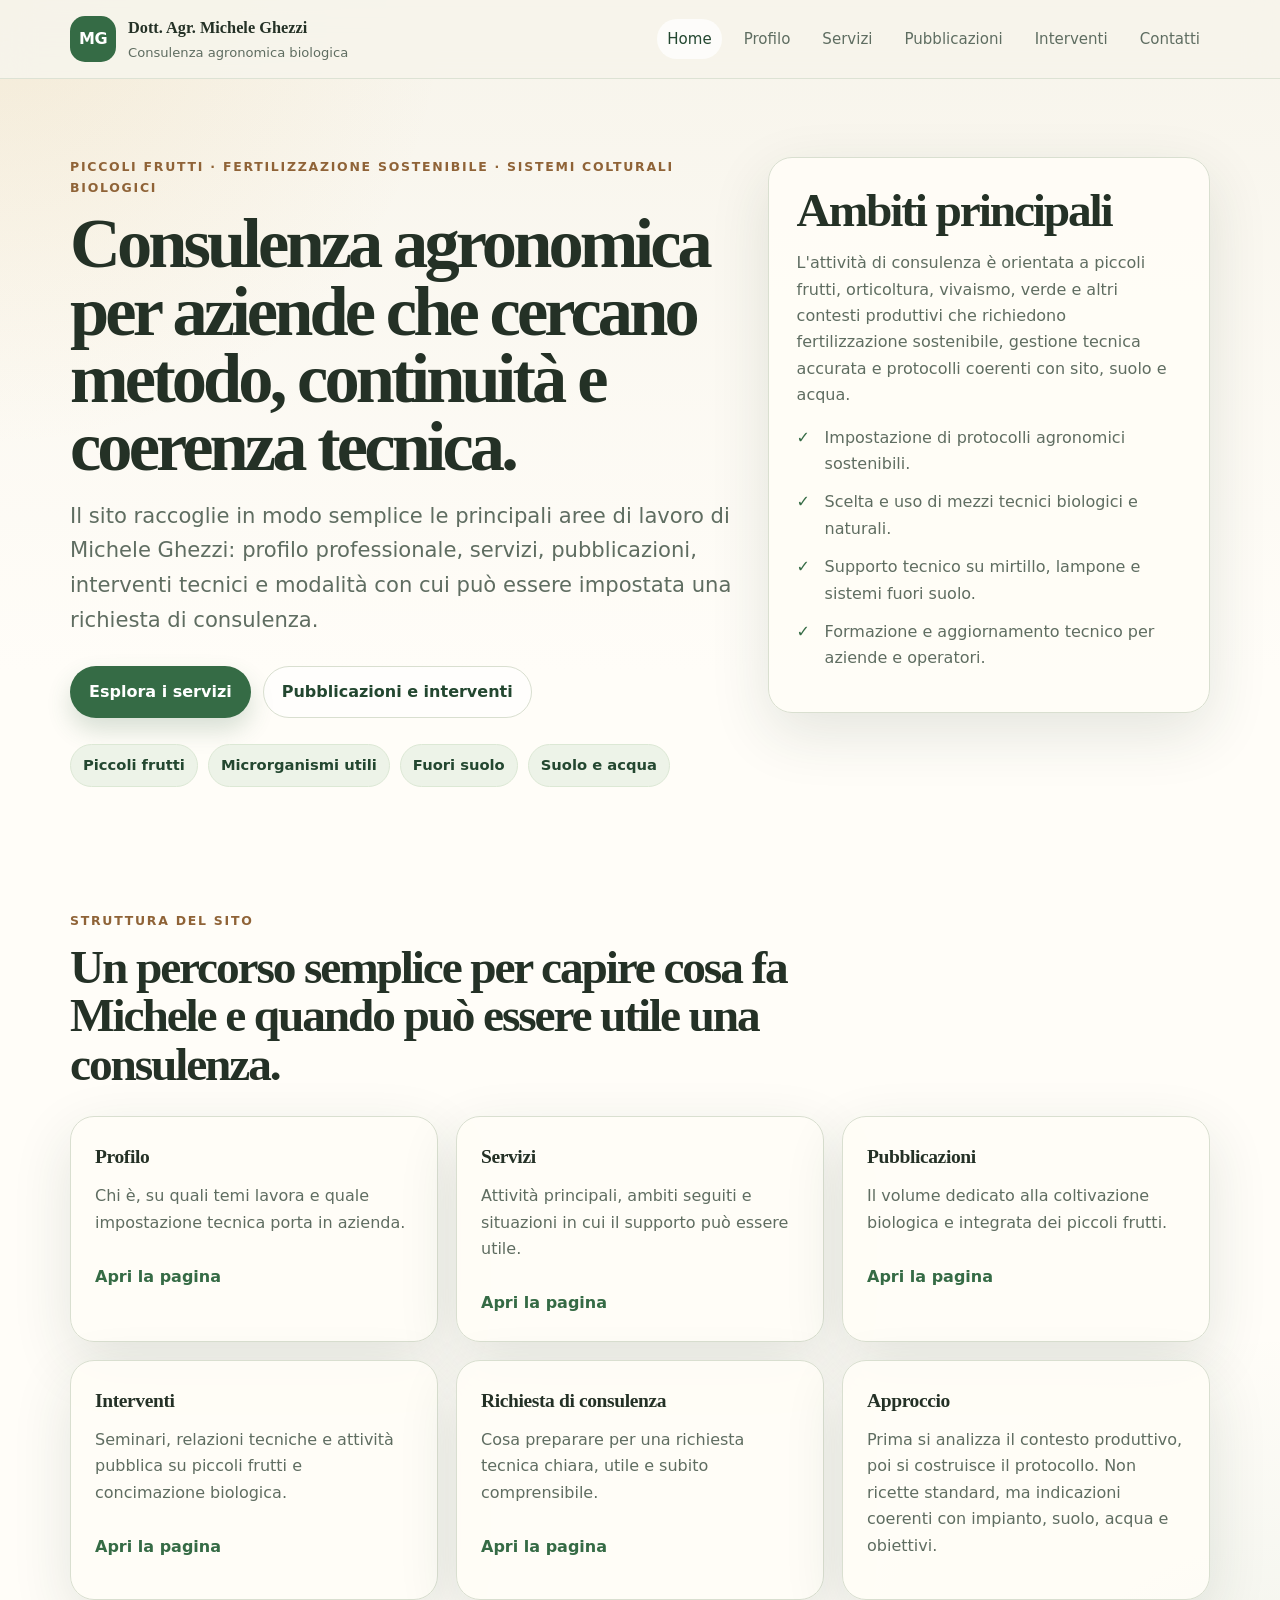
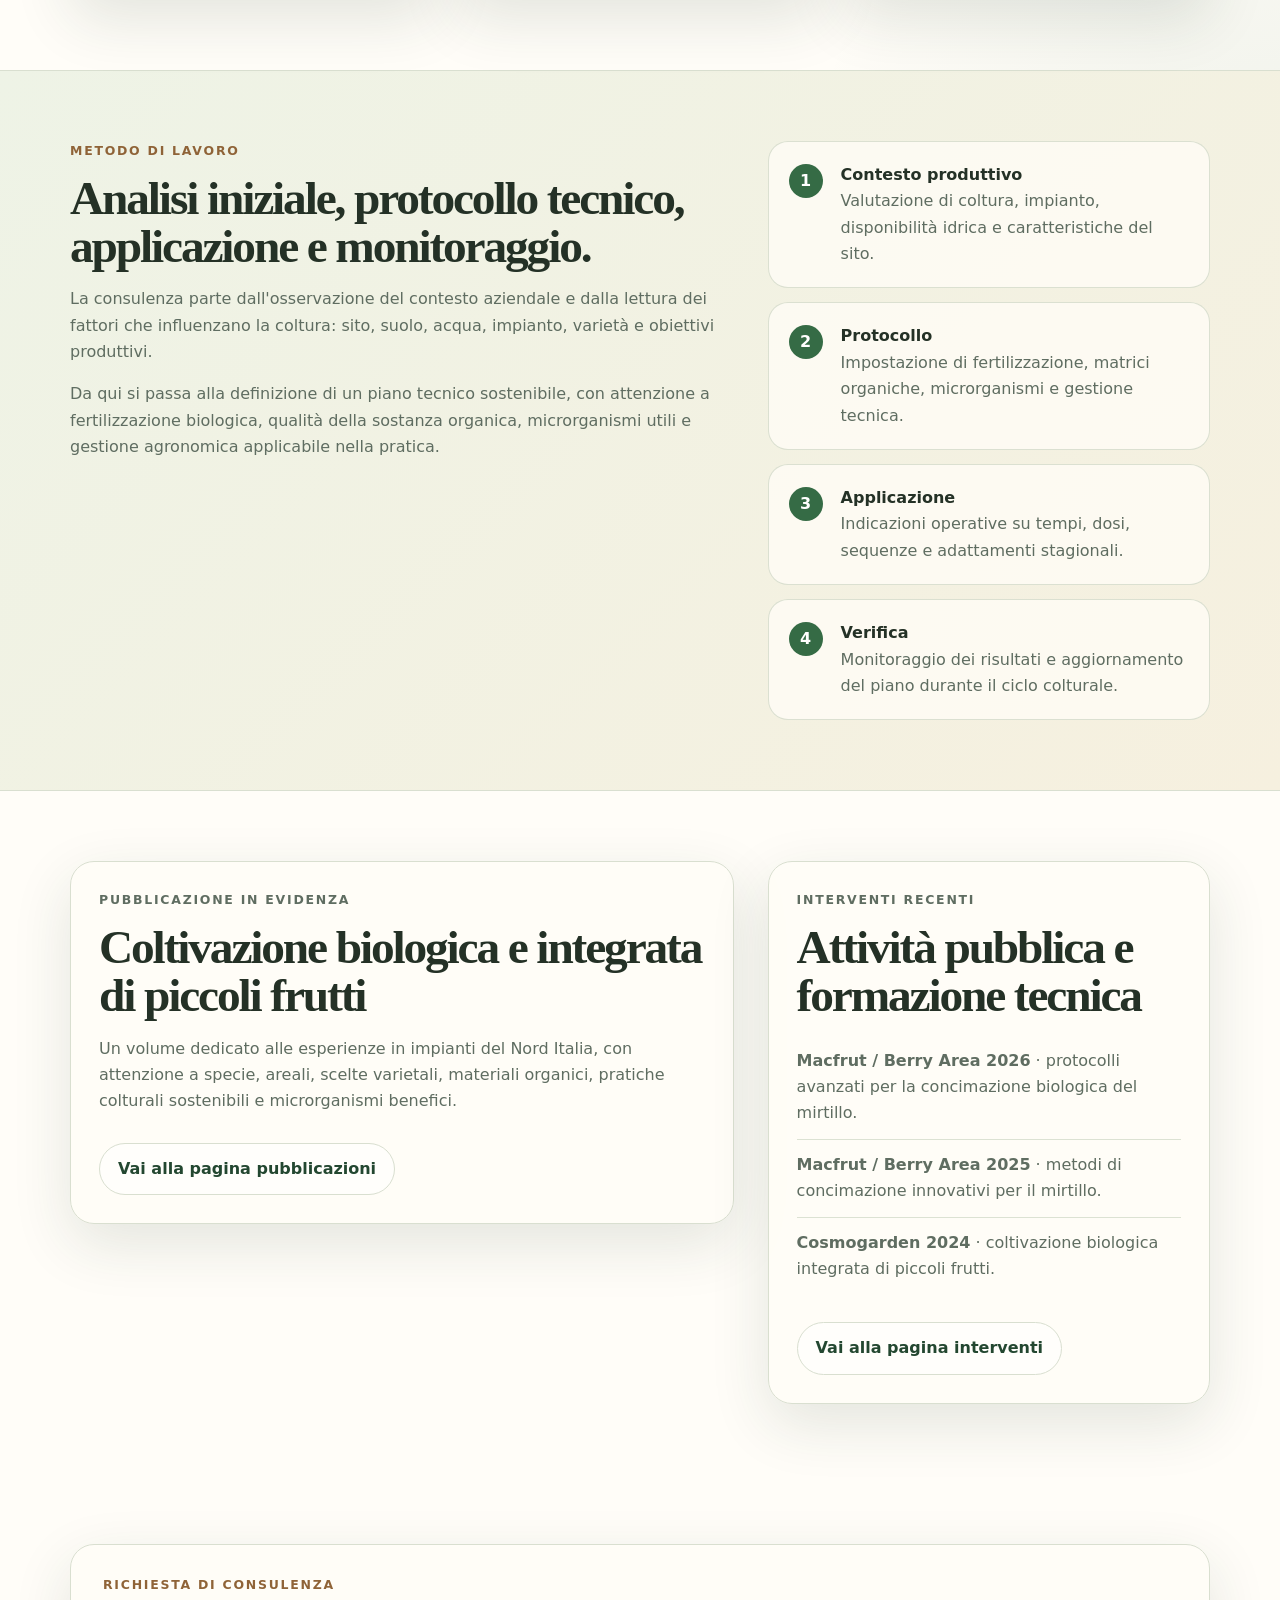
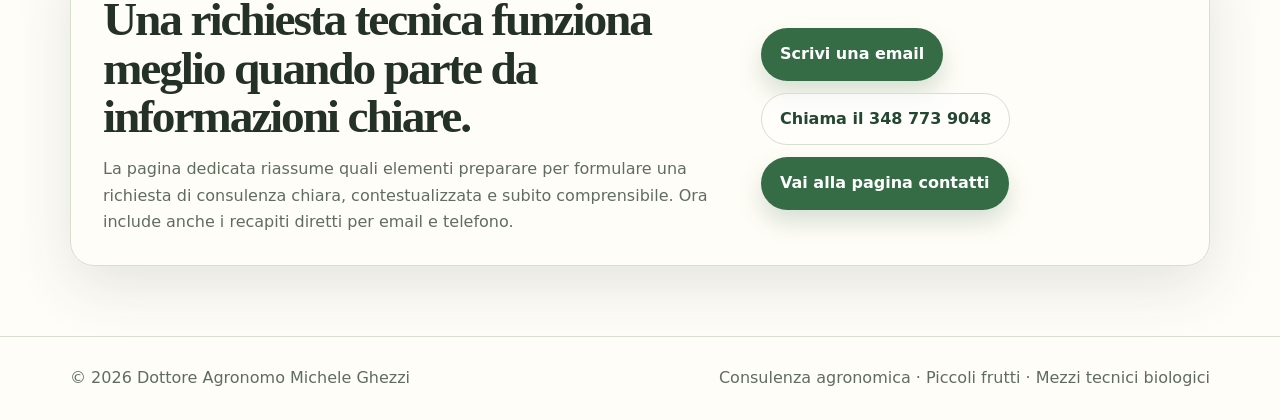
==== index.html @ b2a4a873 "Restructure site into multi-page website" ====
<!doctype html>
<html lang="it">
<head>
  <meta charset="utf-8">
  <meta name="viewport" content="width=device-width, initial-scale=1">
  <title>Dottore Agronomo Michele Ghezzi | Consulenza agronomica</title>
  <meta name="description" content="Consulenza agronomica per piccoli frutti, fertilizzazione sostenibile, colture biologiche e sistemi fuori suolo con mezzi tecnici biologici e naturali.">
  <meta property="og:title" content="Dottore Agronomo Michele Ghezzi">
  <meta property="og:description" content="Sito informativo sulla consulenza agronomica di Michele Ghezzi: profilo, servizi, pubblicazioni, interventi e richiesta di consulenza.">
  <meta property="og:type" content="website">
  <meta property="og:locale" content="it_IT">
  <link rel="icon" href="assets/favicon.svg" type="image/svg+xml">
  <link rel="stylesheet" href="styles.css">
</head>
<body>
  <a class="skip-link" href="#contenuto">Salta al contenuto</a>

  <header class="site-header">
    <div class="container header-inner">
      <a class="brand" href="index.html" aria-label="Vai alla home">
        <span class="brand-mark" aria-hidden="true">MG</span>
        <span>
          <strong>Dott. Agr. Michele Ghezzi</strong>
          <small>Consulenza agronomica biologica</small>
        </span>
      </a>
      <nav class="site-nav" aria-label="Navigazione principale">
        <a href="index.html" aria-current="page">Home</a>
        <a href="profilo.html">Profilo</a>
        <a href="servizi.html">Servizi</a>
        <a href="pubblicazioni.html">Pubblicazioni</a>
        <a href="interventi.html">Interventi</a>
        <a href="contatti.html">Contatti</a>
      </nav>
    </div>
  </header>

  <main id="contenuto">
    <section class="hero">
      <div class="container hero-grid">
        <div class="hero-copy">
          <p class="eyebrow">Piccoli frutti · fertilizzazione sostenibile · sistemi colturali biologici</p>
          <h1>Consulenza agronomica per aziende che cercano metodo, continuità e coerenza tecnica.</h1>
          <p class="lead">
            Il sito raccoglie in modo semplice le principali aree di lavoro di Michele Ghezzi:
            profilo professionale, servizi, pubblicazioni, interventi tecnici e modalità con cui può
            essere impostata una richiesta di consulenza.
          </p>
          <div class="hero-actions">
            <a class="button primary" href="servizi.html">Esplora i servizi</a>
            <a class="button secondary" href="interventi.html">Pubblicazioni e interventi</a>
          </div>
          <ul class="trust-list" aria-label="Aree principali">
            <li>Piccoli frutti</li>
            <li>Microrganismi utili</li>
            <li>Fuori suolo</li>
            <li>Suolo e acqua</li>
          </ul>
        </div>

        <aside class="hero-card" aria-label="Sintesi attività">
          <h2>Ambiti principali</h2>
          <p>
            L'attività di consulenza è orientata a piccoli frutti, orticoltura, vivaismo, verde e
            altri contesti produttivi che richiedono fertilizzazione sostenibile, gestione tecnica
            accurata e protocolli coerenti con sito, suolo e acqua.
          </p>
          <ul class="check-list">
            <li>Impostazione di protocolli agronomici sostenibili.</li>
            <li>Scelta e uso di mezzi tecnici biologici e naturali.</li>
            <li>Supporto tecnico su mirtillo, lampone e sistemi fuori suolo.</li>
            <li>Formazione e aggiornamento tecnico per aziende e operatori.</li>
          </ul>
        </aside>
      </div>
    </section>

    <section class="section">
      <div class="container">
        <div class="section-heading">
          <p class="eyebrow">Struttura del sito</p>
          <h2>Un percorso semplice per capire cosa fa Michele e quando può essere utile una consulenza.</h2>
        </div>
        <div class="cards">
          <a class="card link-card" href="profilo.html">
            <h3>Profilo</h3>
            <p>Chi è, su quali temi lavora e quale impostazione tecnica porta in azienda.</p>
            <span>Apri la pagina</span>
          </a>
          <a class="card link-card" href="servizi.html">
            <h3>Servizi</h3>
            <p>Attività principali, ambiti seguiti e situazioni in cui il supporto può essere utile.</p>
            <span>Apri la pagina</span>
          </a>
          <a class="card link-card" href="pubblicazioni.html">
            <h3>Pubblicazioni</h3>
            <p>Il volume dedicato alla coltivazione biologica e integrata dei piccoli frutti.</p>
            <span>Apri la pagina</span>
          </a>
          <a class="card link-card" href="interventi.html">
            <h3>Interventi</h3>
            <p>Seminari, relazioni tecniche e attività pubblica su piccoli frutti e concimazione biologica.</p>
            <span>Apri la pagina</span>
          </a>
          <a class="card link-card" href="contatti.html">
            <h3>Richiesta di consulenza</h3>
            <p>Cosa preparare per una richiesta tecnica chiara, utile e subito comprensibile.</p>
            <span>Apri la pagina</span>
          </a>
          <article class="card">
            <h3>Approccio</h3>
            <p>
              Prima si analizza il contesto produttivo, poi si costruisce il protocollo. Non ricette
              standard, ma indicazioni coerenti con impianto, suolo, acqua e obiettivi.
            </p>
          </article>
        </div>
      </div>
    </section>

    <section class="section muted">
      <div class="container method-grid">
        <div>
          <p class="eyebrow">Metodo di lavoro</p>
          <h2>Analisi iniziale, protocollo tecnico, applicazione e monitoraggio.</h2>
          <p>
            La consulenza parte dall'osservazione del contesto aziendale e dalla lettura dei fattori
            che influenzano la coltura: sito, suolo, acqua, impianto, varietà e obiettivi produttivi.
          </p>
          <p>
            Da qui si passa alla definizione di un piano tecnico sostenibile, con attenzione a
            fertilizzazione biologica, qualità della sostanza organica, microrganismi utili e gestione
            agronomica applicabile nella pratica.
          </p>
        </div>
        <ol class="steps">
          <li>
            <strong>Contesto produttivo</strong>
            <span>Valutazione di coltura, impianto, disponibilità idrica e caratteristiche del sito.</span>
          </li>
          <li>
            <strong>Protocollo</strong>
            <span>Impostazione di fertilizzazione, matrici organiche, microrganismi e gestione tecnica.</span>
          </li>
          <li>
            <strong>Applicazione</strong>
            <span>Indicazioni operative su tempi, dosi, sequenze e adattamenti stagionali.</span>
          </li>
          <li>
            <strong>Verifica</strong>
            <span>Monitoraggio dei risultati e aggiornamento del piano durante il ciclo colturale.</span>
          </li>
        </ol>
      </div>
    </section>

    <section class="section">
      <div class="container split">
        <article class="panel">
          <p class="eyebrow">Pubblicazione in evidenza</p>
          <h2>Coltivazione biologica e integrata di piccoli frutti</h2>
          <p>
            Un volume dedicato alle esperienze in impianti del Nord Italia, con attenzione a specie,
            areali, scelte varietali, materiali organici, pratiche colturali sostenibili e
            microrganismi benefici.
          </p>
          <div class="button-row">
            <a class="button secondary" href="pubblicazioni.html">Vai alla pagina pubblicazioni</a>
          </div>
        </article>

        <article class="panel">
          <p class="eyebrow">Interventi recenti</p>
          <h2>Attività pubblica e formazione tecnica</h2>
          <ul class="plain-list">
            <li><strong>Macfrut / Berry Area 2026</strong> · protocolli avanzati per la concimazione biologica del mirtillo.</li>
            <li><strong>Macfrut / Berry Area 2025</strong> · metodi di concimazione innovativi per il mirtillo.</li>
            <li><strong>Cosmogarden 2024</strong> · coltivazione biologica integrata di piccoli frutti.</li>
          </ul>
          <div class="button-row">
            <a class="button secondary" href="interventi.html">Vai alla pagina interventi</a>
          </div>
        </article>
      </div>
    </section>

    <section class="section">
      <div class="container cta-band">
        <div>
          <p class="eyebrow">Richiesta di consulenza</p>
          <h2>Una richiesta tecnica funziona meglio quando parte da informazioni chiare.</h2>
          <p>
            La pagina dedicata riassume quali elementi preparare per formulare una richiesta di
            consulenza chiara, contestualizzata e subito comprensibile. Ora include anche i recapiti
            diretti per email e telefono.
          </p>
        </div>
        <div class="button-row">
          <a class="button primary" href="mailto:micheleghezzi64@gmail.com?subject=Richiesta%20consulenza%20agronomica">Scrivi una email</a>
          <a class="button secondary" href="tel:+393487739048">Chiama il 348 773 9048</a>
          <a class="button primary" href="contatti.html">Vai alla pagina contatti</a>
        </div>
      </div>
    </section>
  </main>

  <footer class="site-footer">
    <div class="container footer-inner">
      <p>© <span id="year"></span> Dottore Agronomo Michele Ghezzi</p>
      <p>Consulenza agronomica · Piccoli frutti · Mezzi tecnici biologici</p>
    </div>
  </footer>

  <script>
    document.getElementById("year").textContent = new Date().getFullYear();
  </script>
</body>
</html>
---- styles.css ----
/* Static website styles for Dott. Agr. Michele Ghezzi */

:root {
  --bg: #f7f4eb;
  --bg-soft: #eef2e6;
  --surface: rgba(255, 253, 247, 0.94);
  --surface-strong: #fffdf8;
  --text: #243126;
  --muted: #5f6d61;
  --line: #d9dfd0;
  --green: #356b45;
  --green-dark: #234730;
  --green-soft: #edf3e8;
  --earth: #8f6337;
  --accent: #d9a441;
  --shadow: 0 20px 60px rgba(34, 55, 38, 0.12);
  --radius: 24px;
  --radius-sm: 18px;
  --max: 1140px;
}

* {
  box-sizing: border-box;
}

html {
  scroll-behavior: smooth;
}

body {
  margin: 0;
  color: var(--text);
  background:
    radial-gradient(circle at top left, rgba(217, 164, 65, 0.12), transparent 28rem),
    radial-gradient(circle at right center, rgba(53, 107, 69, 0.08), transparent 30rem),
    linear-gradient(180deg, var(--bg), #fffdf8 42rem);
  font-family: system-ui, -apple-system, BlinkMacSystemFont, "Segoe UI", sans-serif;
  line-height: 1.65;
}

a {
  color: inherit;
}

img {
  max-width: 100%;
  display: block;
}

.container {
  width: min(100% - 32px, var(--max));
  margin: 0 auto;
}

.narrow {
  max-width: 840px;
}

.skip-link {
  position: absolute;
  left: 16px;
  top: -80px;
  z-index: 50;
  padding: 10px 14px;
  color: white;
  background: var(--green-dark);
  border-radius: 999px;
}

.skip-link:focus {
  top: 16px;
}

.site-header {
  position: sticky;
  top: 0;
  z-index: 20;
  background: rgba(247, 244, 235, 0.9);
  backdrop-filter: blur(16px);
  border-bottom: 1px solid rgba(217, 223, 208, 0.86);
}

.header-inner {
  display: flex;
  min-height: 78px;
  align-items: center;
  justify-content: space-between;
  gap: 24px;
}

.brand {
  display: inline-flex;
  align-items: center;
  gap: 12px;
  text-decoration: none;
}

.brand-mark {
  display: grid;
  width: 46px;
  height: 46px;
  place-items: center;
  color: white;
  background: var(--green);
  border-radius: 15px;
  font-weight: 800;
  letter-spacing: -0.03em;
}

.brand strong {
  display: block;
  font-family: "Palatino Linotype", "Book Antiqua", Georgia, serif;
  font-size: 1.02rem;
}

.brand small {
  display: block;
  color: var(--muted);
  font-size: 0.82rem;
}

.site-nav {
  display: flex;
  flex-wrap: wrap;
  align-items: center;
  gap: 12px;
  color: var(--muted);
  font-size: 0.94rem;
}

.site-nav a {
  padding: 8px 10px;
  border-radius: 999px;
  text-decoration: none;
  transition: background 160ms ease, color 160ms ease;
}

.site-nav a:hover,
.site-nav a[aria-current="page"] {
  color: var(--green-dark);
  background: rgba(255, 255, 255, 0.72);
}

.hero,
.page-hero {
  padding: 78px 0 54px;
}

.hero-grid,
.page-hero-grid,
.split,
.method-grid,
.contact-box,
.cta-band {
  display: grid;
  grid-template-columns: minmax(0, 1.2fr) minmax(300px, 0.8fr);
  gap: 34px;
  align-items: start;
}

.eyebrow {
  margin: 0 0 12px;
  color: var(--earth);
  font-weight: 800;
  font-size: 0.78rem;
  letter-spacing: 0.14em;
  text-transform: uppercase;
}

h1,
h2,
h3,
p,
ul,
ol {
  margin-top: 0;
}

h1,
h2,
h3 {
  font-family: "Palatino Linotype", "Book Antiqua", Georgia, serif;
}

h1 {
  margin-bottom: 18px;
  font-size: clamp(2.4rem, 5.5vw, 4.8rem);
  line-height: 0.96;
  letter-spacing: -0.055em;
}

h2 {
  margin-bottom: 16px;
  font-size: clamp(1.9rem, 3.7vw, 3.25rem);
  line-height: 1.02;
  letter-spacing: -0.045em;
}

h3 {
  margin-bottom: 10px;
  font-size: 1.22rem;
  letter-spacing: -0.02em;
}

.lead {
  max-width: 760px;
  color: var(--muted);
  font-size: clamp(1.08rem, 2vw, 1.32rem);
}

.section {
  padding: 70px 0;
}

.intro {
  padding-top: 28px;
}

.intro p:not(.eyebrow) {
  color: var(--green-dark);
  font-size: clamp(1.08rem, 2.1vw, 1.34rem);
}

.muted {
  background: linear-gradient(135deg, #eef3e6, #f6f0df);
  border-block: 1px solid var(--line);
}

.section-heading {
  max-width: 860px;
  margin-bottom: 28px;
}

.hero-card,
.card,
.panel,
.contact-panel,
.archive-panel,
.cta-band,
.contact-box {
  background: var(--surface);
  border: 1px solid var(--line);
  border-radius: var(--radius);
  box-shadow: var(--shadow);
}

.hero-card,
.panel,
.contact-panel,
.archive-panel {
  padding: 28px;
}

.contact-box {
  padding: 30px;
  align-items: center;
}

.card {
  display: block;
  padding: 24px;
  text-decoration: none;
  transition: transform 180ms ease, box-shadow 180ms ease, border-color 180ms ease;
}

.card:hover {
  transform: translateY(-3px);
  border-color: rgba(53, 107, 69, 0.22);
  box-shadow: 0 22px 70px rgba(34, 55, 38, 0.16);
}

.card p,
.hero-card p,
.panel p,
.contact-panel p,
.archive-panel p,
.section p:not(.eyebrow):not(.event-kicker) {
  color: var(--muted);
}

.hero-actions,
.button-row {
  display: flex;
  flex-wrap: wrap;
  align-items: center;
  gap: 12px;
  margin-top: 28px;
}

.button {
  display: inline-flex;
  min-height: 48px;
  align-items: center;
  justify-content: center;
  padding: 12px 18px;
  border: 1px solid transparent;
  border-radius: 999px;
  font-weight: 800;
  text-decoration: none;
}

.button.primary {
  color: white;
  background: var(--green);
  box-shadow: 0 12px 24px rgba(53, 107, 69, 0.2);
}

.button.primary:hover {
  background: var(--green-dark);
}

.button.secondary {
  color: var(--green-dark);
  background: rgba(255, 255, 255, 0.6);
  border-color: var(--line);
}

.trust-list,
.pill-list,
.meta-list,
.plain-list {
  padding: 0;
  margin: 0;
  list-style: none;
}

.trust-list {
  display: flex;
  flex-wrap: wrap;
  gap: 10px;
  margin-top: 26px;
}

.trust-list li,
.pill-list li {
  padding: 8px 12px;
  color: var(--green-dark);
  background: var(--green-soft);
  border: 1px solid #dce8d5;
  border-radius: 999px;
  font-weight: 700;
  font-size: 0.92rem;
}

.pill-list {
  display: flex;
  flex-wrap: wrap;
  gap: 10px;
  margin-top: 20px;
}

.mini-stats {
  display: grid;
  grid-template-columns: repeat(3, 1fr);
  gap: 10px;
  margin-top: 28px;
}

.mini-stats div {
  padding: 14px;
  background: var(--bg-soft);
  border-radius: 16px;
}

.mini-stats strong {
  display: block;
  color: var(--green-dark);
  font-size: 1.08rem;
}

.mini-stats span {
  display: block;
  color: var(--muted);
  font-size: 0.82rem;
  line-height: 1.35;
}

.cards {
  display: grid;
  grid-template-columns: repeat(3, 1fr);
  gap: 18px;
}

.link-card span {
  display: inline-block;
  margin-top: 12px;
  color: var(--green);
  font-weight: 800;
}

.steps {
  display: grid;
  gap: 14px;
  padding: 0;
  margin: 0;
  list-style: none;
  counter-reset: step;
}

.steps li {
  position: relative;
  padding: 20px 20px 20px 72px;
  background: rgba(255, 253, 247, 0.78);
  border: 1px solid rgba(217, 223, 208, 0.94);
  border-radius: 20px;
}

.steps li::before {
  position: absolute;
  left: 20px;
  top: 22px;
  display: grid;
  width: 34px;
  height: 34px;
  place-items: center;
  color: white;
  background: var(--green);
  border-radius: 50%;
  counter-increment: step;
  content: counter(step);
  font-weight: 800;
}

.steps strong,
.steps span {
  display: block;
}

.steps span {
  color: var(--muted);
}

.check-list {
  padding: 0;
  margin: 16px 0 0;
  list-style: none;
}

.check-list li {
  position: relative;
  padding-left: 28px;
  margin: 12px 0;
  color: var(--muted);
}

.check-list li::before {
  position: absolute;
  left: 0;
  top: 0;
  color: var(--green);
  content: "✓";
  font-weight: 900;
}

.meta-list li,
.plain-list li {
  padding: 12px 0;
  border-bottom: 1px solid rgba(217, 223, 208, 0.9);
  color: var(--muted);
}

.meta-list li:last-child,
.plain-list li:last-child {
  border-bottom: 0;
}

.meta-list strong {
  color: var(--green-dark);
}

.event-kicker {
  margin-bottom: 12px;
  color: var(--earth);
  font-weight: 800;
  font-size: 0.82rem;
  letter-spacing: 0.08em;
  text-transform: uppercase;
}

.event-grid {
  margin-bottom: 24px;
}

.archive-panel h3,
.contact-panel h3,
.panel h3 {
  margin-bottom: 12px;
}

.page-hero .page-side,
.page-hero .panel {
  height: 100%;
}

.summary-grid {
  display: grid;
  grid-template-columns: repeat(2, 1fr);
  gap: 18px;
}

.cta-band {
  padding: 30px 32px;
  align-items: center;
}

.cta-band p {
  margin-bottom: 0;
}

.contact-note,
.meta-note,
.small-note {
  font-size: 0.95rem;
}

.site-footer {
  padding: 28px 0;
  color: var(--muted);
  border-top: 1px solid var(--line);
}

.footer-inner {
  display: flex;
  justify-content: space-between;
  gap: 18px;
}

.footer-inner p {
  margin: 0;
}

@media (max-width: 960px) {
  .header-inner {
    align-items: flex-start;
    flex-direction: column;
    padding: 14px 0;
  }

  .hero-grid,
  .page-hero-grid,
  .split,
  .method-grid,
  .contact-box,
  .cta-band {
    grid-template-columns: 1fr;
  }

  .cards {
    grid-template-columns: repeat(2, 1fr);
  }

  .summary-grid {
    grid-template-columns: 1fr;
  }
}

@media (max-width: 680px) {
  .container {
    width: min(100% - 24px, var(--max));
  }

  .hero,
  .page-hero {
    padding-top: 56px;
  }

  .cards,
  .mini-stats {
    grid-template-columns: 1fr;
  }

  .footer-inner {
    flex-direction: column;
  }
}
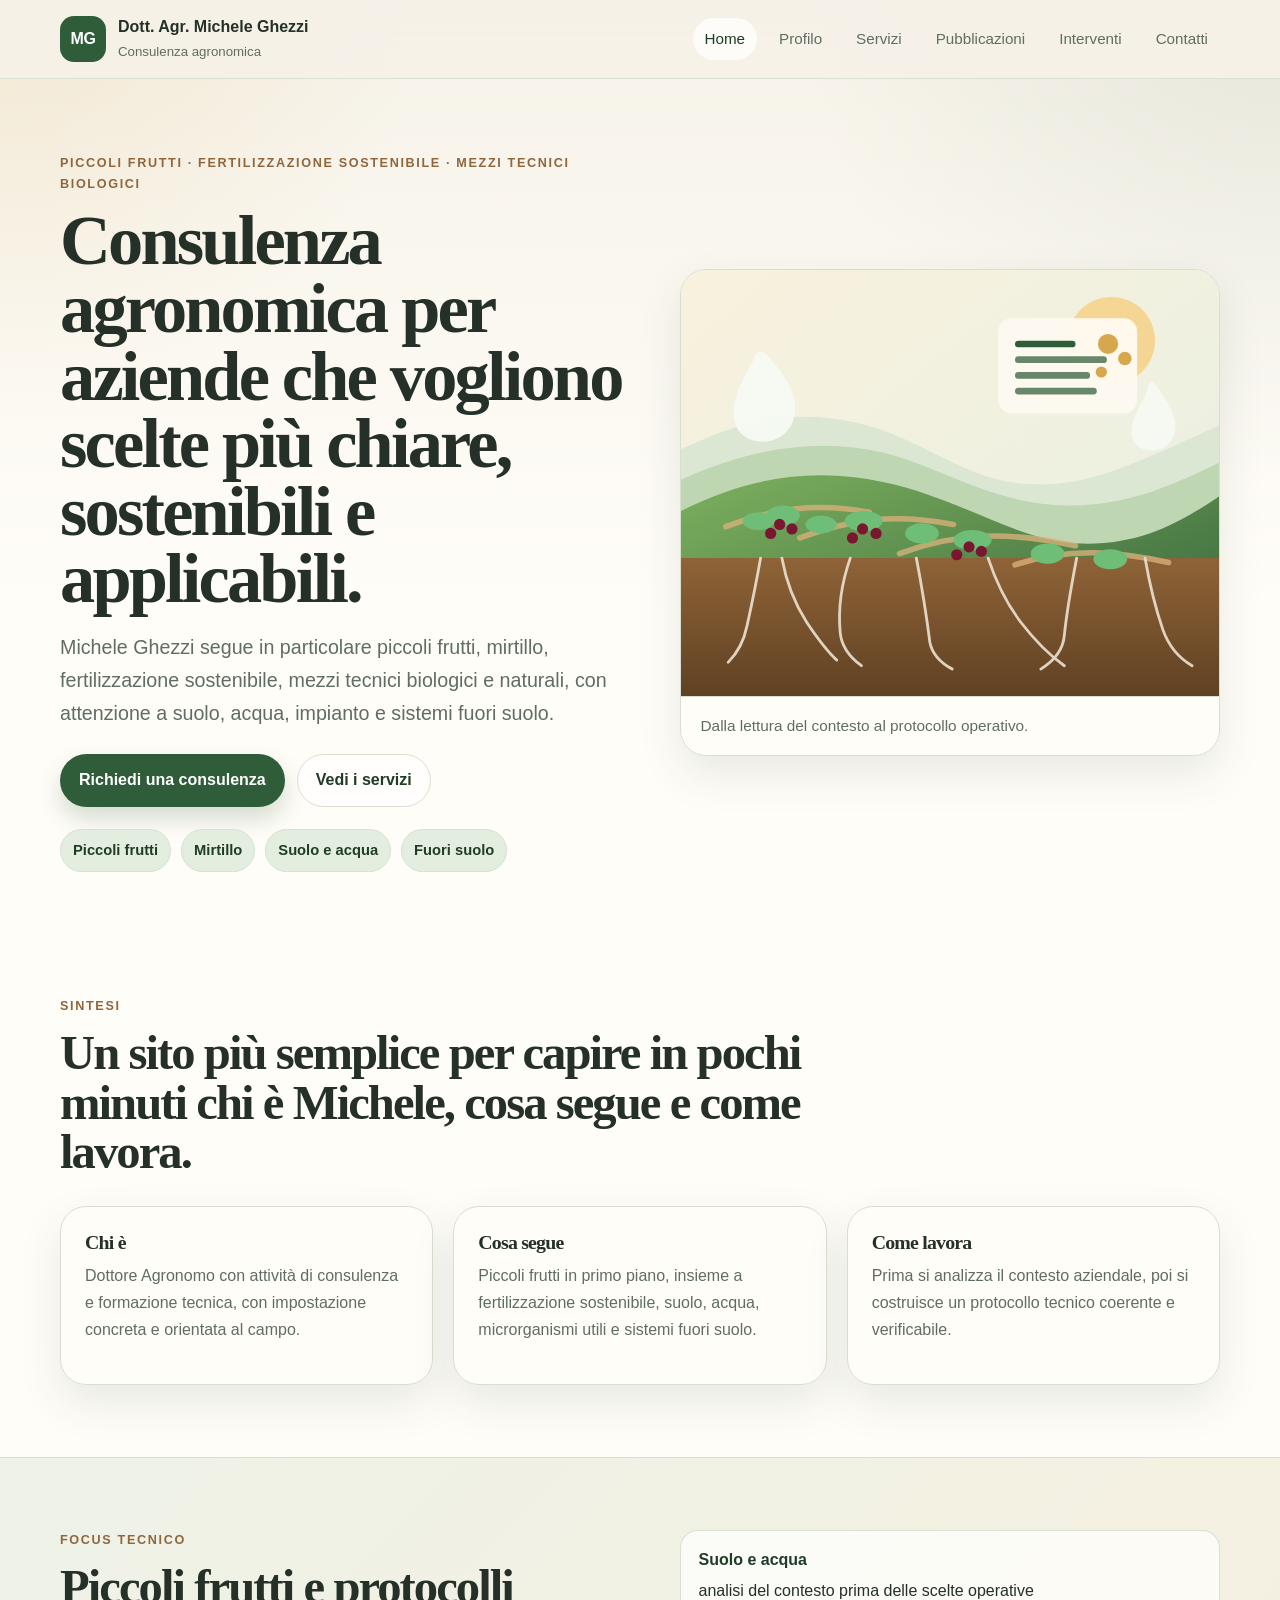
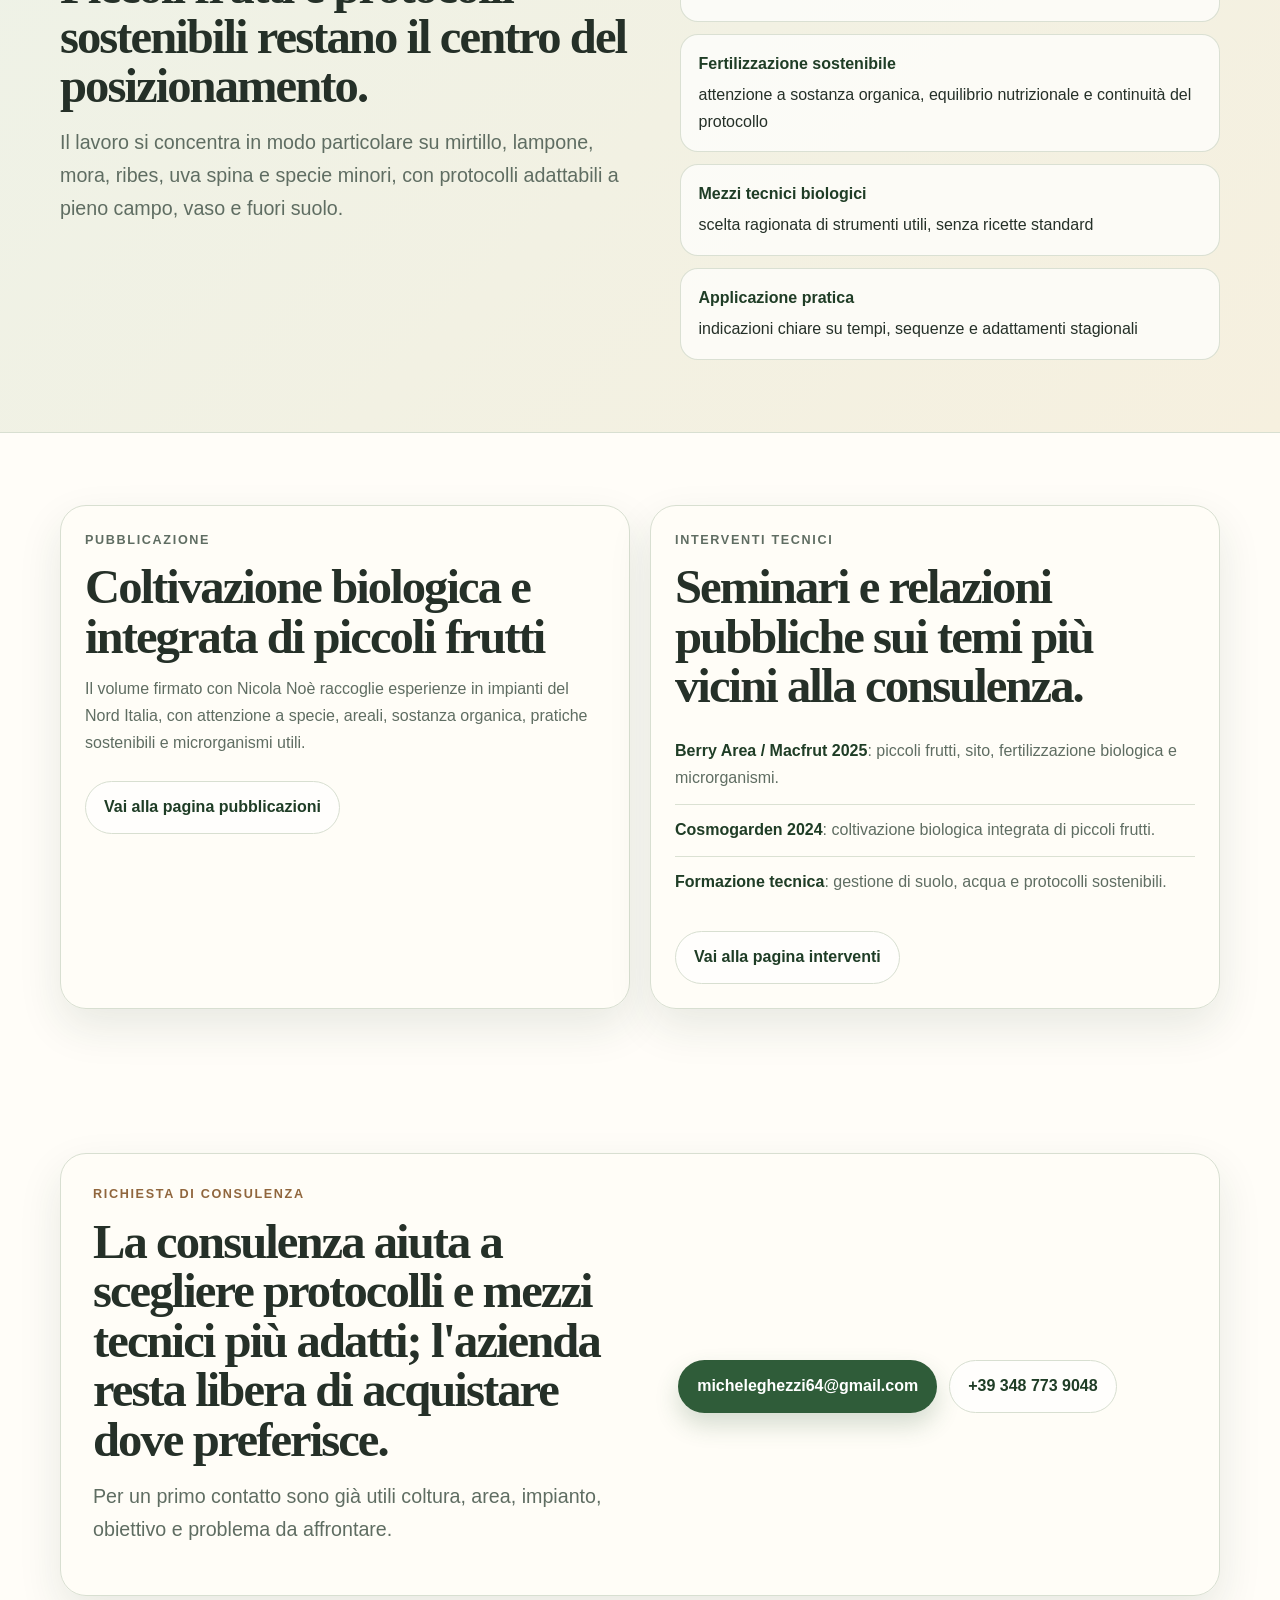
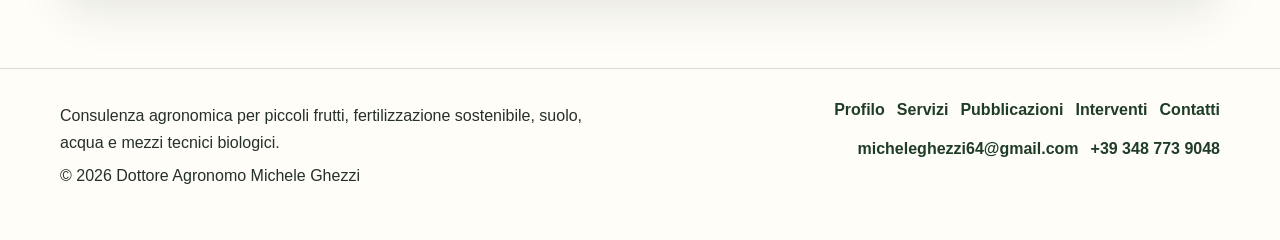
==== commit 28d301ea: "Apply latest website updates" ====
--- a/index.html
+++ b/index.html
@@ -3,14 +3,71 @@
 <head>
   <meta charset="utf-8">
   <meta name="viewport" content="width=device-width, initial-scale=1">
-  <title>Dottore Agronomo Michele Ghezzi | Consulenza agronomica</title>
-  <meta name="description" content="Consulenza agronomica per piccoli frutti, fertilizzazione sostenibile, colture biologiche e sistemi fuori suolo con mezzi tecnici biologici e naturali.">
-  <meta property="og:title" content="Dottore Agronomo Michele Ghezzi">
-  <meta property="og:description" content="Sito informativo sulla consulenza agronomica di Michele Ghezzi: profilo, servizi, pubblicazioni, interventi e richiesta di consulenza.">
+  <title>Consulenza agronomica per piccoli frutti | Dott. Agr. Michele Ghezzi</title>
+  <meta name="description" content="Consulenza agronomica per piccoli frutti, mirtillo, fertilizzazione sostenibile, mezzi tecnici biologici e naturali, suolo, acqua e fuori suolo.">
+  <meta name="robots" content="index,follow,max-image-preview:large">
+  <meta name="theme-color" content="#2f5c39">
+  <link rel="canonical" href="https://micheleghezzi.github.io/dottore-agronomo/">
+  <meta property="og:title" content="Consulenza agronomica per piccoli frutti | Dott. Agr. Michele Ghezzi">
+  <meta property="og:description" content="Profilo, servizi, pubblicazioni, interventi e contatti per la consulenza agronomica di Michele Ghezzi.">
   <meta property="og:type" content="website">
+  <meta property="og:url" content="https://micheleghezzi.github.io/dottore-agronomo/">
+  <meta property="og:site_name" content="Dottore Agronomo Michele Ghezzi">
   <meta property="og:locale" content="it_IT">
+  <meta name="twitter:card" content="summary">
   <link rel="icon" href="assets/favicon.svg" type="image/svg+xml">
   <link rel="stylesheet" href="styles.css">
+  <script type="application/ld+json">
+    {
+      "@context": "https://schema.org",
+      "@graph": [
+        {
+          "@type": "WebSite",
+          "@id": "https://micheleghezzi.github.io/dottore-agronomo/#website",
+          "url": "https://micheleghezzi.github.io/dottore-agronomo/",
+          "name": "Dottore Agronomo Michele Ghezzi",
+          "inLanguage": "it-IT"
+        },
+        {
+          "@type": "Person",
+          "@id": "https://micheleghezzi.github.io/dottore-agronomo/#person",
+          "name": "Michele Ghezzi",
+          "jobTitle": "Dottore Agronomo",
+          "url": "https://micheleghezzi.github.io/dottore-agronomo/",
+          "email": "mailto:micheleghezzi64@gmail.com",
+          "telephone": "+39 348 773 9048",
+          "description": "Consulenza agronomica con focus su piccoli frutti, fertilizzazione sostenibile, mezzi tecnici biologici e naturali, suolo, acqua e sistemi fuori suolo.",
+          "knowsAbout": [
+            "piccoli frutti",
+            "mirtillo",
+            "fertilizzazione sostenibile",
+            "mezzi tecnici biologici e naturali",
+            "suolo e acqua",
+            "sistemi fuori suolo"
+          ]
+        },
+        {
+          "@type": "ProfessionalService",
+          "@id": "https://micheleghezzi.github.io/dottore-agronomo/#service",
+          "name": "Consulenza agronomica Michele Ghezzi",
+          "url": "https://micheleghezzi.github.io/dottore-agronomo/",
+          "description": "Consulenza agronomica per piccoli frutti, fertilizzazione sostenibile, gestione di suolo e acqua, mezzi tecnici biologici e naturali e sistemi fuori suolo.",
+          "email": "mailto:micheleghezzi64@gmail.com",
+          "telephone": "+39 348 773 9048",
+          "provider": {
+            "@id": "https://micheleghezzi.github.io/dottore-agronomo/#person"
+          },
+          "serviceType": [
+            "consulenza agronomica",
+            "piccoli frutti",
+            "fertilizzazione sostenibile",
+            "mezzi tecnici biologici",
+            "supporto tecnico su suolo e acqua"
+          ]
+        }
+      ]
+    }
+  </script>
 </head>
 <body>
   <a class="skip-link" href="#contenuto">Salta al contenuto</a>
@@ -19,12 +76,13 @@
     <div class="container header-inner">
       <a class="brand" href="index.html" aria-label="Vai alla home">
         <span class="brand-mark" aria-hidden="true">MG</span>
-        <span>
+        <span class="brand-copy">
           <strong>Dott. Agr. Michele Ghezzi</strong>
-          <small>Consulenza agronomica biologica</small>
+          <small>Consulenza agronomica</small>
         </span>
       </a>
-      <nav class="site-nav" aria-label="Navigazione principale">
+      <button class="nav-toggle" type="button" aria-expanded="false" aria-controls="site-nav">Menu</button>
+      <nav class="site-nav" id="site-nav" aria-label="Navigazione principale">
         <a href="index.html" aria-current="page">Home</a>
         <a href="profilo.html">Profilo</a>
         <a href="servizi.html">Servizi</a>
@@ -37,145 +95,103 @@
 
   <main id="contenuto">
     <section class="hero">
-      <div class="container hero-grid">
-        <div class="hero-copy">
-          <p class="eyebrow">Piccoli frutti · fertilizzazione sostenibile · sistemi colturali biologici</p>
-          <h1>Consulenza agronomica per aziende che cercano metodo, continuità e coerenza tecnica.</h1>
+      <div class="container hero-layout">
+        <div>
+          <p class="eyebrow">Piccoli frutti · fertilizzazione sostenibile · mezzi tecnici biologici</p>
+          <h1>Consulenza agronomica per aziende che vogliono scelte più chiare, sostenibili e applicabili.</h1>
           <p class="lead">
-            Il sito raccoglie in modo semplice le principali aree di lavoro di Michele Ghezzi:
-            profilo professionale, servizi, pubblicazioni, interventi tecnici e modalità con cui può
-            essere impostata una richiesta di consulenza.
+            Michele Ghezzi segue in particolare piccoli frutti, mirtillo, fertilizzazione sostenibile,
+            mezzi tecnici biologici e naturali, con attenzione a suolo, acqua, impianto e sistemi fuori suolo.
           </p>
-          <div class="hero-actions">
-            <a class="button primary" href="servizi.html">Esplora i servizi</a>
-            <a class="button secondary" href="interventi.html">Pubblicazioni e interventi</a>
-          </div>
-          <ul class="trust-list" aria-label="Aree principali">
+          <div class="action-row">
+            <a class="button primary" href="contatti.html">Richiedi una consulenza</a>
+            <a class="button secondary" href="servizi.html">Vedi i servizi</a>
+          </div>
+          <ul class="key-pills" aria-label="Aree principali">
             <li>Piccoli frutti</li>
-            <li>Microrganismi utili</li>
+            <li>Mirtillo</li>
+            <li>Suolo e acqua</li>
             <li>Fuori suolo</li>
-            <li>Suolo e acqua</li>
           </ul>
         </div>
-
-        <aside class="hero-card" aria-label="Sintesi attività">
-          <h2>Ambiti principali</h2>
-          <p>
-            L'attività di consulenza è orientata a piccoli frutti, orticoltura, vivaismo, verde e
-            altri contesti produttivi che richiedono fertilizzazione sostenibile, gestione tecnica
-            accurata e protocolli coerenti con sito, suolo e acqua.
-          </p>
-          <ul class="check-list">
-            <li>Impostazione di protocolli agronomici sostenibili.</li>
-            <li>Scelta e uso di mezzi tecnici biologici e naturali.</li>
-            <li>Supporto tecnico su mirtillo, lampone e sistemi fuori suolo.</li>
-            <li>Formazione e aggiornamento tecnico per aziende e operatori.</li>
-          </ul>
-        </aside>
+        <figure class="media-card">
+          <img src="assets/hero-campo.svg" alt="Illustrazione di filari, suolo e radici per la consulenza agronomica." width="960" height="760">
+          <figcaption>Dalla lettura del contesto al protocollo operativo.</figcaption>
+        </figure>
       </div>
     </section>
 
     <section class="section">
       <div class="container">
-        <div class="section-heading">
-          <p class="eyebrow">Struttura del sito</p>
-          <h2>Un percorso semplice per capire cosa fa Michele e quando può essere utile una consulenza.</h2>
-        </div>
-        <div class="cards">
-          <a class="card link-card" href="profilo.html">
-            <h3>Profilo</h3>
-            <p>Chi è, su quali temi lavora e quale impostazione tecnica porta in azienda.</p>
-            <span>Apri la pagina</span>
-          </a>
-          <a class="card link-card" href="servizi.html">
-            <h3>Servizi</h3>
-            <p>Attività principali, ambiti seguiti e situazioni in cui il supporto può essere utile.</p>
-            <span>Apri la pagina</span>
-          </a>
-          <a class="card link-card" href="pubblicazioni.html">
-            <h3>Pubblicazioni</h3>
-            <p>Il volume dedicato alla coltivazione biologica e integrata dei piccoli frutti.</p>
-            <span>Apri la pagina</span>
-          </a>
-          <a class="card link-card" href="interventi.html">
-            <h3>Interventi</h3>
-            <p>Seminari, relazioni tecniche e attività pubblica su piccoli frutti e concimazione biologica.</p>
-            <span>Apri la pagina</span>
-          </a>
-          <a class="card link-card" href="contatti.html">
-            <h3>Richiesta di consulenza</h3>
-            <p>Cosa preparare per una richiesta tecnica chiara, utile e subito comprensibile.</p>
-            <span>Apri la pagina</span>
-          </a>
+        <div class="section-heading narrow-copy">
+          <p class="eyebrow">Sintesi</p>
+          <h2>Un sito più semplice per capire in pochi minuti chi è Michele, cosa segue e come lavora.</h2>
+        </div>
+        <div class="grid-3">
           <article class="card">
-            <h3>Approccio</h3>
-            <p>
-              Prima si analizza il contesto produttivo, poi si costruisce il protocollo. Non ricette
-              standard, ma indicazioni coerenti con impianto, suolo, acqua e obiettivi.
-            </p>
+            <h3>Chi è</h3>
+            <p>Dottore Agronomo con attività di consulenza e formazione tecnica, con impostazione concreta e orientata al campo.</p>
           </article>
-        </div>
-      </div>
-    </section>
-
-    <section class="section muted">
-      <div class="container method-grid">
+          <article class="card">
+            <h3>Cosa segue</h3>
+            <p>Piccoli frutti in primo piano, insieme a fertilizzazione sostenibile, suolo, acqua, microrganismi utili e sistemi fuori suolo.</p>
+          </article>
+          <article class="card">
+            <h3>Come lavora</h3>
+            <p>Prima si analizza il contesto aziendale, poi si costruisce un protocollo tecnico coerente e verificabile.</p>
+          </article>
+        </div>
+      </div>
+    </section>
+
+    <section class="section section-soft">
+      <div class="container split-band">
         <div>
-          <p class="eyebrow">Metodo di lavoro</p>
-          <h2>Analisi iniziale, protocollo tecnico, applicazione e monitoraggio.</h2>
-          <p>
-            La consulenza parte dall'osservazione del contesto aziendale e dalla lettura dei fattori
-            che influenzano la coltura: sito, suolo, acqua, impianto, varietà e obiettivi produttivi.
+          <p class="eyebrow">Focus tecnico</p>
+          <h2>Piccoli frutti e protocolli sostenibili restano il centro del posizionamento.</h2>
+          <p class="lead">
+            Il lavoro si concentra in modo particolare su mirtillo, lampone, mora, ribes, uva spina e
+            specie minori, con protocolli adattabili a pieno campo, vaso e fuori suolo.
           </p>
-          <p>
-            Da qui si passa alla definizione di un piano tecnico sostenibile, con attenzione a
-            fertilizzazione biologica, qualità della sostanza organica, microrganismi utili e gestione
-            agronomica applicabile nella pratica.
-          </p>
-        </div>
-        <ol class="steps">
-          <li>
-            <strong>Contesto produttivo</strong>
-            <span>Valutazione di coltura, impianto, disponibilità idrica e caratteristiche del sito.</span>
-          </li>
-          <li>
-            <strong>Protocollo</strong>
-            <span>Impostazione di fertilizzazione, matrici organiche, microrganismi e gestione tecnica.</span>
-          </li>
-          <li>
-            <strong>Applicazione</strong>
-            <span>Indicazioni operative su tempi, dosi, sequenze e adattamenti stagionali.</span>
-          </li>
-          <li>
-            <strong>Verifica</strong>
-            <span>Monitoraggio dei risultati e aggiornamento del piano durante il ciclo colturale.</span>
-          </li>
-        </ol>
+        </div>
+        <ul class="metric-list">
+          <li>
+            <strong>Suolo e acqua</strong>
+            <span>analisi del contesto prima delle scelte operative</span>
+          </li>
+          <li>
+            <strong>Fertilizzazione sostenibile</strong>
+            <span>attenzione a sostanza organica, equilibrio nutrizionale e continuità del protocollo</span>
+          </li>
+          <li>
+            <strong>Mezzi tecnici biologici</strong>
+            <span>scelta ragionata di strumenti utili, senza ricette standard</span>
+          </li>
+          <li>
+            <strong>Applicazione pratica</strong>
+            <span>indicazioni chiare su tempi, sequenze e adattamenti stagionali</span>
+          </li>
+        </ul>
       </div>
     </section>
 
     <section class="section">
-      <div class="container split">
+      <div class="container evidence-grid">
         <article class="panel">
-          <p class="eyebrow">Pubblicazione in evidenza</p>
+          <p class="eyebrow">Pubblicazione</p>
           <h2>Coltivazione biologica e integrata di piccoli frutti</h2>
-          <p>
-            Un volume dedicato alle esperienze in impianti del Nord Italia, con attenzione a specie,
-            areali, scelte varietali, materiali organici, pratiche colturali sostenibili e
-            microrganismi benefici.
-          </p>
+          <p>Il volume firmato con Nicola Noè raccoglie esperienze in impianti del Nord Italia, con attenzione a specie, areali, sostanza organica, pratiche sostenibili e microrganismi utili.</p>
           <div class="button-row">
             <a class="button secondary" href="pubblicazioni.html">Vai alla pagina pubblicazioni</a>
           </div>
         </article>
-
         <article class="panel">
-          <p class="eyebrow">Interventi recenti</p>
-          <h2>Attività pubblica e formazione tecnica</h2>
+          <p class="eyebrow">Interventi tecnici</p>
+          <h2>Seminari e relazioni pubbliche sui temi più vicini alla consulenza.</h2>
           <ul class="plain-list">
-            <li><strong>Macfrut / Berry Area 2026</strong> · protocolli avanzati per la concimazione biologica del mirtillo.</li>
-            <li><strong>Macfrut / Berry Area 2025</strong> · metodi di concimazione innovativi per il mirtillo.</li>
-            <li><strong>Cosmogarden 2024</strong> · coltivazione biologica integrata di piccoli frutti.</li>
+            <li><strong>Berry Area / Macfrut 2025</strong>: piccoli frutti, sito, fertilizzazione biologica e microrganismi.</li>
+            <li><strong>Cosmogarden 2024</strong>: coltivazione biologica integrata di piccoli frutti.</li>
+            <li><strong>Formazione tecnica</strong>: gestione di suolo, acqua e protocolli sostenibili.</li>
           </ul>
           <div class="button-row">
             <a class="button secondary" href="interventi.html">Vai alla pagina interventi</a>
@@ -185,34 +201,40 @@
     </section>
 
     <section class="section">
-      <div class="container cta-band">
-        <div>
-          <p class="eyebrow">Richiesta di consulenza</p>
-          <h2>Una richiesta tecnica funziona meglio quando parte da informazioni chiare.</h2>
-          <p>
-            La pagina dedicata riassume quali elementi preparare per formulare una richiesta di
-            consulenza chiara, contestualizzata e subito comprensibile. Ora include anche i recapiti
-            diretti per email e telefono.
-          </p>
-        </div>
-        <div class="button-row">
-          <a class="button primary" href="mailto:micheleghezzi64@gmail.com?subject=Richiesta%20consulenza%20agronomica">Scrivi una email</a>
-          <a class="button secondary" href="tel:+393487739048">Chiama il 348 773 9048</a>
-          <a class="button primary" href="contatti.html">Vai alla pagina contatti</a>
+      <div class="container">
+        <div class="cta-strip">
+          <div>
+            <p class="eyebrow">Richiesta di consulenza</p>
+            <h2>La consulenza aiuta a scegliere protocolli e mezzi tecnici più adatti; l'azienda resta libera di acquistare dove preferisce.</h2>
+            <p class="book-note">Per un primo contatto sono già utili coltura, area, impianto, obiettivo e problema da affrontare.</p>
+          </div>
+          <div class="button-row">
+            <a class="button primary" href="mailto:micheleghezzi64@gmail.com?subject=Richiesta%20consulenza%20agronomica">micheleghezzi64@gmail.com</a>
+            <a class="button secondary" href="tel:+393487739048">+39 348 773 9048</a>
+          </div>
         </div>
       </div>
     </section>
   </main>
 
   <footer class="site-footer">
-    <div class="container footer-inner">
-      <p>© <span id="year"></span> Dottore Agronomo Michele Ghezzi</p>
-      <p>Consulenza agronomica · Piccoli frutti · Mezzi tecnici biologici</p>
+    <div class="container footer-grid">
+      <p>Consulenza agronomica per piccoli frutti, fertilizzazione sostenibile, suolo, acqua e mezzi tecnici biologici.</p>
+      <div class="footer-links">
+        <a href="profilo.html">Profilo</a>
+        <a href="servizi.html">Servizi</a>
+        <a href="pubblicazioni.html">Pubblicazioni</a>
+        <a href="interventi.html">Interventi</a>
+        <a href="contatti.html">Contatti</a>
+        <a href="mailto:micheleghezzi64@gmail.com">micheleghezzi64@gmail.com</a>
+        <a href="tel:+393487739048">+39 348 773 9048</a>
+      </div>
+    </div>
+    <div class="container">
+      <p>&copy; <span data-year></span> Dottore Agronomo Michele Ghezzi</p>
     </div>
   </footer>
 
-  <script>
-    document.getElementById("year").textContent = new Date().getFullYear();
-  </script>
+  <script src="site.js"></script>
 </body>
 </html>
--- a/styles.css
+++ b/styles.css
@@ -1,22 +1,23 @@
 /* Static website styles for Dott. Agr. Michele Ghezzi */
 
 :root {
-  --bg: #f7f4eb;
-  --bg-soft: #eef2e6;
-  --surface: rgba(255, 253, 247, 0.94);
+  --bg: #f6f2e8;
+  --bg-soft: #edf2e7;
+  --surface: rgba(255, 253, 247, 0.96);
   --surface-strong: #fffdf8;
-  --text: #243126;
-  --muted: #5f6d61;
-  --line: #d9dfd0;
-  --green: #356b45;
-  --green-dark: #234730;
-  --green-soft: #edf3e8;
-  --earth: #8f6337;
-  --accent: #d9a441;
-  --shadow: 0 20px 60px rgba(34, 55, 38, 0.12);
-  --radius: 24px;
+  --text: #253028;
+  --muted: #5f6d62;
+  --line: #d8dfd1;
+  --line-strong: #c9d2c1;
+  --brand: #2f5c39;
+  --brand-dark: #1f3d26;
+  --brand-soft: #e4eee0;
+  --earth: #90663d;
+  --gold: #d7a74e;
+  --shadow: 0 18px 44px rgba(31, 61, 38, 0.1);
+  --radius: 26px;
   --radius-sm: 18px;
-  --max: 1140px;
+  --max: 1160px;
 }
 
 * {
@@ -31,11 +32,11 @@
   margin: 0;
   color: var(--text);
   background:
-    radial-gradient(circle at top left, rgba(217, 164, 65, 0.12), transparent 28rem),
-    radial-gradient(circle at right center, rgba(53, 107, 69, 0.08), transparent 30rem),
-    linear-gradient(180deg, var(--bg), #fffdf8 42rem);
-  font-family: system-ui, -apple-system, BlinkMacSystemFont, "Segoe UI", sans-serif;
-  line-height: 1.65;
+    radial-gradient(circle at top left, rgba(215, 167, 78, 0.14), transparent 26rem),
+    radial-gradient(circle at right top, rgba(47, 92, 57, 0.08), transparent 30rem),
+    linear-gradient(180deg, var(--bg), #fffdf8 38rem);
+  font-family: "Aptos", "Segoe UI", "Trebuchet MS", sans-serif;
+  line-height: 1.68;
 }
 
 a {
@@ -43,8 +44,43 @@
 }
 
 img {
+  display: block;
   max-width: 100%;
-  display: block;
+}
+
+h1,
+h2,
+h3,
+p,
+ul,
+ol,
+figure {
+  margin-top: 0;
+}
+
+h1,
+h2,
+h3 {
+  font-family: "Iowan Old Style", "Palatino Linotype", "Book Antiqua", Georgia, serif;
+  letter-spacing: -0.04em;
+}
+
+h1 {
+  margin-bottom: 18px;
+  font-size: clamp(2.5rem, 5.5vw, 4.9rem);
+  line-height: 0.96;
+}
+
+h2 {
+  margin-bottom: 14px;
+  font-size: clamp(1.95rem, 3.8vw, 3.15rem);
+  line-height: 1.02;
+}
+
+h3 {
+  margin-bottom: 10px;
+  font-size: 1.24rem;
+  line-height: 1.14;
 }
 
 .container {
@@ -52,8 +88,8 @@
   margin: 0 auto;
 }
 
-.narrow {
-  max-width: 840px;
+.narrow-copy {
+  max-width: 66ch;
 }
 
 .skip-link {
@@ -62,8 +98,8 @@
   top: -80px;
   z-index: 50;
   padding: 10px 14px;
-  color: white;
-  background: var(--green-dark);
+  color: #fff;
+  background: var(--brand-dark);
   border-radius: 999px;
 }
 
@@ -75,17 +111,17 @@
   position: sticky;
   top: 0;
   z-index: 20;
-  background: rgba(247, 244, 235, 0.9);
-  backdrop-filter: blur(16px);
-  border-bottom: 1px solid rgba(217, 223, 208, 0.86);
+  background: rgba(246, 242, 232, 0.93);
+  backdrop-filter: blur(18px);
+  border-bottom: 1px solid rgba(216, 223, 209, 0.92);
 }
 
 .header-inner {
-  display: flex;
+  display: grid;
+  grid-template-columns: auto 1fr;
+  align-items: center;
+  gap: 20px;
   min-height: 78px;
-  align-items: center;
-  justify-content: space-between;
-  gap: 24px;
 }
 
 .brand {
@@ -100,36 +136,53 @@
   width: 46px;
   height: 46px;
   place-items: center;
-  color: white;
-  background: var(--green);
-  border-radius: 15px;
+  color: #fff;
+  background: var(--brand);
+  border-radius: 14px;
   font-weight: 800;
   letter-spacing: -0.03em;
 }
 
+.brand-copy {
+  display: block;
+}
+
 .brand strong {
   display: block;
-  font-family: "Palatino Linotype", "Book Antiqua", Georgia, serif;
-  font-size: 1.02rem;
+  font-size: 1rem;
 }
 
 .brand small {
   display: block;
   color: var(--muted);
-  font-size: 0.82rem;
+  font-size: 0.83rem;
+}
+
+.nav-toggle {
+  display: none;
+  justify-self: end;
+  min-height: 42px;
+  padding: 10px 14px;
+  color: var(--brand-dark);
+  background: rgba(255, 255, 255, 0.72);
+  border: 1px solid var(--line);
+  border-radius: 999px;
+  font: inherit;
+  font-weight: 700;
+  cursor: pointer;
 }
 
 .site-nav {
   display: flex;
   flex-wrap: wrap;
-  align-items: center;
-  gap: 12px;
+  justify-self: end;
+  gap: 10px;
   color: var(--muted);
-  font-size: 0.94rem;
+  font-size: 0.95rem;
 }
 
 .site-nav a {
-  padding: 8px 10px;
+  padding: 8px 12px;
   border-radius: 999px;
   text-decoration: none;
   transition: background 160ms ease, color 160ms ease;
@@ -137,154 +190,54 @@
 
 .site-nav a:hover,
 .site-nav a[aria-current="page"] {
-  color: var(--green-dark);
-  background: rgba(255, 255, 255, 0.72);
+  color: var(--brand-dark);
+  background: rgba(255, 255, 255, 0.74);
 }
 
 .hero,
 .page-hero {
-  padding: 78px 0 54px;
-}
-
-.hero-grid,
-.page-hero-grid,
-.split,
-.method-grid,
-.contact-box,
-.cta-band {
-  display: grid;
-  grid-template-columns: minmax(0, 1.2fr) minmax(300px, 0.8fr);
+  padding: 74px 0 52px;
+}
+
+.hero-layout,
+.page-hero-layout,
+.split-band,
+.cta-strip,
+.contact-box {
+  display: grid;
+  grid-template-columns: minmax(0, 1.04fr) minmax(320px, 0.96fr);
   gap: 34px;
-  align-items: start;
+  align-items: center;
 }
 
 .eyebrow {
-  margin: 0 0 12px;
+  margin-bottom: 12px;
   color: var(--earth);
   font-weight: 800;
-  font-size: 0.78rem;
-  letter-spacing: 0.14em;
+  font-size: 0.79rem;
+  letter-spacing: 0.13em;
   text-transform: uppercase;
 }
 
-h1,
-h2,
-h3,
-p,
-ul,
-ol {
-  margin-top: 0;
-}
-
-h1,
-h2,
-h3 {
-  font-family: "Palatino Linotype", "Book Antiqua", Georgia, serif;
-}
-
-h1 {
-  margin-bottom: 18px;
-  font-size: clamp(2.4rem, 5.5vw, 4.8rem);
-  line-height: 0.96;
-  letter-spacing: -0.055em;
-}
-
-h2 {
-  margin-bottom: 16px;
-  font-size: clamp(1.9rem, 3.7vw, 3.25rem);
-  line-height: 1.02;
-  letter-spacing: -0.045em;
-}
-
-h3 {
-  margin-bottom: 10px;
-  font-size: 1.22rem;
-  letter-spacing: -0.02em;
-}
-
-.lead {
-  max-width: 760px;
+.lead,
+.support-note,
+.book-note {
   color: var(--muted);
-  font-size: clamp(1.08rem, 2vw, 1.32rem);
-}
-
-.section {
-  padding: 70px 0;
-}
-
-.intro {
-  padding-top: 28px;
-}
-
-.intro p:not(.eyebrow) {
-  color: var(--green-dark);
-  font-size: clamp(1.08rem, 2.1vw, 1.34rem);
-}
-
-.muted {
-  background: linear-gradient(135deg, #eef3e6, #f6f0df);
-  border-block: 1px solid var(--line);
-}
-
-.section-heading {
-  max-width: 860px;
-  margin-bottom: 28px;
-}
-
-.hero-card,
-.card,
-.panel,
-.contact-panel,
-.archive-panel,
-.cta-band,
-.contact-box {
-  background: var(--surface);
-  border: 1px solid var(--line);
-  border-radius: var(--radius);
-  box-shadow: var(--shadow);
-}
-
-.hero-card,
-.panel,
-.contact-panel,
-.archive-panel {
-  padding: 28px;
-}
-
-.contact-box {
-  padding: 30px;
-  align-items: center;
-}
-
-.card {
-  display: block;
-  padding: 24px;
-  text-decoration: none;
-  transition: transform 180ms ease, box-shadow 180ms ease, border-color 180ms ease;
-}
-
-.card:hover {
-  transform: translateY(-3px);
-  border-color: rgba(53, 107, 69, 0.22);
-  box-shadow: 0 22px 70px rgba(34, 55, 38, 0.16);
-}
-
-.card p,
-.hero-card p,
-.panel p,
-.contact-panel p,
-.archive-panel p,
-.section p:not(.eyebrow):not(.event-kicker) {
-  color: var(--muted);
-}
-
-.hero-actions,
-.button-row {
+  font-size: clamp(1.05rem, 1.9vw, 1.23rem);
+}
+
+.action-row,
+.button-row,
+.footer-links {
   display: flex;
   flex-wrap: wrap;
+  gap: 12px;
   align-items: center;
-  gap: 12px;
-  margin-top: 28px;
+}
+
+.action-row,
+.button-row {
+  margin-top: 24px;
 }
 
 .button {
@@ -300,276 +253,378 @@
 }
 
 .button.primary {
-  color: white;
-  background: var(--green);
-  box-shadow: 0 12px 24px rgba(53, 107, 69, 0.2);
+  color: #fff;
+  background: var(--brand);
+  box-shadow: 0 12px 24px rgba(47, 92, 57, 0.2);
 }
 
 .button.primary:hover {
-  background: var(--green-dark);
+  background: var(--brand-dark);
 }
 
 .button.secondary {
-  color: var(--green-dark);
-  background: rgba(255, 255, 255, 0.6);
+  color: var(--brand-dark);
+  background: rgba(255, 255, 255, 0.66);
   border-color: var(--line);
 }
 
-.trust-list,
-.pill-list,
-.meta-list,
-.plain-list {
+.key-pills,
+.tag-list,
+.plain-list,
+.metric-list,
+.timeline,
+.check-list,
+.steps {
   padding: 0;
   margin: 0;
   list-style: none;
 }
 
-.trust-list {
+.key-pills,
+.tag-list {
   display: flex;
   flex-wrap: wrap;
   gap: 10px;
-  margin-top: 26px;
-}
-
-.trust-list li,
-.pill-list li {
+}
+
+.key-pills {
+  margin-top: 22px;
+}
+
+.key-pills li,
+.tag-list li {
   padding: 8px 12px;
-  color: var(--green-dark);
-  background: var(--green-soft);
-  border: 1px solid #dce8d5;
+  color: var(--brand-dark);
+  background: var(--brand-soft);
+  border: 1px solid #d4e2cf;
   border-radius: 999px;
   font-weight: 700;
   font-size: 0.92rem;
 }
 
-.pill-list {
-  display: flex;
-  flex-wrap: wrap;
-  gap: 10px;
-  margin-top: 20px;
-}
-
-.mini-stats {
-  display: grid;
+.section {
+  padding: 72px 0;
+}
+
+.section-soft {
+  background: linear-gradient(135deg, #eef2e7, #f6f0df);
+  border-block: 1px solid var(--line);
+}
+
+.section-heading {
+  max-width: 760px;
+  margin-bottom: 28px;
+}
+
+.media-card,
+.card,
+.panel,
+.note-card,
+.timeline-item,
+.cta-strip,
+.contact-box {
+  background: var(--surface);
+  border: 1px solid var(--line);
+  border-radius: var(--radius);
+  box-shadow: var(--shadow);
+}
+
+.media-card {
+  overflow: hidden;
+  margin: 0;
+}
+
+.media-card img {
+  width: 100%;
+  height: auto;
+  background: #e9efe5;
+}
+
+.media-card figcaption {
+  padding: 16px 20px;
+  color: var(--muted);
+  font-size: 0.96rem;
+  border-top: 1px solid var(--line);
+}
+
+.grid-2,
+.grid-3,
+.evidence-grid {
+  display: grid;
+  gap: 20px;
+}
+
+.grid-2,
+.evidence-grid {
+  grid-template-columns: repeat(2, 1fr);
+}
+
+.grid-3 {
   grid-template-columns: repeat(3, 1fr);
-  gap: 10px;
-  margin-top: 28px;
-}
-
-.mini-stats div {
-  padding: 14px;
-  background: var(--bg-soft);
-  border-radius: 16px;
-}
-
-.mini-stats strong {
+}
+
+.card,
+.panel,
+.note-card,
+.timeline-item {
+  padding: 24px;
+}
+
+.card p,
+.panel p,
+.note-card p,
+.timeline-item p,
+.plain-list li {
+  color: var(--muted);
+}
+
+.card {
+  height: 100%;
+}
+
+.split-band {
+  align-items: start;
+}
+
+.metric-list {
+  display: grid;
+  gap: 12px;
+}
+
+.metric-list li {
+  padding: 16px 18px;
+  background: rgba(255, 255, 255, 0.7);
+  border: 1px solid rgba(216, 223, 209, 0.94);
+  border-radius: var(--radius-sm);
+}
+
+.metric-list strong,
+.timeline-year,
+.plain-list strong {
+  color: var(--brand-dark);
+}
+
+.metric-list strong {
   display: block;
-  color: var(--green-dark);
-  font-size: 1.08rem;
-}
-
-.mini-stats span {
-  display: block;
+  margin-bottom: 4px;
+}
+
+.check-list li {
+  position: relative;
+  padding-left: 26px;
+  margin: 12px 0;
   color: var(--muted);
-  font-size: 0.82rem;
-  line-height: 1.35;
-}
-
-.cards {
-  display: grid;
-  grid-template-columns: repeat(3, 1fr);
-  gap: 18px;
-}
-
-.link-card span {
-  display: inline-block;
-  margin-top: 12px;
-  color: var(--green);
-  font-weight: 800;
+}
+
+.check-list li::before {
+  position: absolute;
+  left: 0;
+  top: 0.55rem;
+  width: 10px;
+  height: 10px;
+  background: var(--gold);
+  border-radius: 50%;
+  box-shadow: 0 0 0 5px rgba(215, 167, 78, 0.16);
+  content: "";
+}
+
+.plain-list li {
+  padding: 12px 0;
+  border-bottom: 1px solid rgba(216, 223, 209, 0.92);
+}
+
+.plain-list li:last-child {
+  border-bottom: 0;
 }
 
 .steps {
   display: grid;
   gap: 14px;
-  padding: 0;
-  margin: 0;
-  list-style: none;
   counter-reset: step;
 }
 
 .steps li {
   position: relative;
-  padding: 20px 20px 20px 72px;
-  background: rgba(255, 253, 247, 0.78);
-  border: 1px solid rgba(217, 223, 208, 0.94);
+  padding: 18px 18px 18px 68px;
+  background: rgba(255, 255, 255, 0.72);
+  border: 1px solid rgba(216, 223, 209, 0.96);
   border-radius: 20px;
+  color: var(--muted);
 }
 
 .steps li::before {
   position: absolute;
-  left: 20px;
-  top: 22px;
+  left: 18px;
+  top: 18px;
   display: grid;
   width: 34px;
   height: 34px;
   place-items: center;
-  color: white;
-  background: var(--green);
+  color: #fff;
+  background: var(--brand);
   border-radius: 50%;
   counter-increment: step;
   content: counter(step);
   font-weight: 800;
 }
 
-.steps strong,
-.steps span {
+.steps strong {
   display: block;
-}
-
-.steps span {
-  color: var(--muted);
-}
-
-.check-list {
-  padding: 0;
-  margin: 16px 0 0;
-  list-style: none;
-}
-
-.check-list li {
-  position: relative;
-  padding-left: 28px;
-  margin: 12px 0;
-  color: var(--muted);
-}
-
-.check-list li::before {
-  position: absolute;
-  left: 0;
-  top: 0;
-  color: var(--green);
-  content: "✓";
-  font-weight: 900;
-}
-
-.meta-list li,
-.plain-list li {
-  padding: 12px 0;
-  border-bottom: 1px solid rgba(217, 223, 208, 0.9);
-  color: var(--muted);
-}
-
-.meta-list li:last-child,
-.plain-list li:last-child {
-  border-bottom: 0;
-}
-
-.meta-list strong {
-  color: var(--green-dark);
-}
-
-.event-kicker {
-  margin-bottom: 12px;
+  margin-bottom: 4px;
+  color: var(--brand-dark);
+}
+
+.timeline {
+  display: grid;
+  gap: 18px;
+}
+
+.timeline-item {
+  display: grid;
+  grid-template-columns: 118px 1fr;
+  gap: 20px;
+  align-items: start;
+}
+
+.timeline-year {
+  display: inline-flex;
+  width: fit-content;
+  padding: 8px 12px;
+  background: var(--brand-soft);
+  border: 1px solid #d4e2cf;
+  border-radius: 999px;
+  font-weight: 800;
+}
+
+.kicker {
+  margin-bottom: 10px;
   color: var(--earth);
   font-weight: 800;
-  font-size: 0.82rem;
-  letter-spacing: 0.08em;
+  font-size: 0.8rem;
+  letter-spacing: 0.1em;
   text-transform: uppercase;
 }
 
-.event-grid {
-  margin-bottom: 24px;
-}
-
-.archive-panel h3,
-.contact-panel h3,
-.panel h3 {
-  margin-bottom: 12px;
-}
-
-.page-hero .page-side,
-.page-hero .panel {
-  height: 100%;
-}
-
-.summary-grid {
-  display: grid;
-  grid-template-columns: repeat(2, 1fr);
-  gap: 18px;
-}
-
-.cta-band {
+.support-note {
+  margin-top: 20px;
+  padding: 18px 20px;
+  background: rgba(255, 255, 255, 0.72);
+  border: 1px solid var(--line);
+  border-radius: var(--radius-sm);
+  font-size: 1rem;
+}
+
+.book-data li {
+  padding: 10px 0;
+}
+
+.cta-strip {
   padding: 30px 32px;
   align-items: center;
 }
 
-.cta-band p {
-  margin-bottom: 0;
-}
-
-.contact-note,
-.meta-note,
-.small-note {
-  font-size: 0.95rem;
-}
-
 .site-footer {
-  padding: 28px 0;
-  color: var(--muted);
+  padding: 28px 0 34px;
   border-top: 1px solid var(--line);
 }
 
-.footer-inner {
+.footer-grid {
   display: flex;
   justify-content: space-between;
-  gap: 18px;
-}
-
-.footer-inner p {
+  gap: 22px;
+  align-items: center;
+}
+
+.footer-grid p {
   margin: 0;
 }
 
+.footer-links {
+  justify-content: flex-end;
+  color: var(--brand-dark);
+  font-weight: 700;
+}
+
+.footer-links a {
+  text-decoration: none;
+}
+
 @media (max-width: 960px) {
+  .grid-3 {
+    grid-template-columns: repeat(2, 1fr);
+  }
+
+  .hero-layout,
+  .page-hero-layout,
+  .split-band,
+  .cta-strip,
+  .contact-box {
+    grid-template-columns: 1fr;
+  }
+}
+
+@media (max-width: 900px) {
   .header-inner {
-    align-items: flex-start;
+    grid-template-columns: auto 1fr auto;
+    align-items: center;
+    padding: 14px 0;
+  }
+
+  .nav-toggle {
+    display: inline-flex;
+  }
+
+  .site-nav {
+    grid-column: 1 / -1;
+    justify-self: stretch;
     flex-direction: column;
-    padding: 14px 0;
-  }
-
-  .hero-grid,
-  .page-hero-grid,
-  .split,
-  .method-grid,
-  .contact-box,
-  .cta-band {
-    grid-template-columns: 1fr;
-  }
-
-  .cards {
-    grid-template-columns: repeat(2, 1fr);
-  }
-
-  .summary-grid {
-    grid-template-columns: 1fr;
-  }
-}
-
-@media (max-width: 680px) {
+    gap: 8px;
+    padding-top: 8px;
+  }
+
+  .has-js .site-nav[hidden] {
+    display: none;
+  }
+
+  .has-js .site-nav {
+    padding: 12px;
+    background: rgba(255, 255, 255, 0.82);
+    border: 1px solid var(--line);
+    border-radius: 20px;
+  }
+
+  .site-nav a {
+    padding: 10px 12px;
+  }
+}
+
+@media (max-width: 720px) {
   .container {
     width: min(100% - 24px, var(--max));
   }
 
   .hero,
   .page-hero {
-    padding-top: 56px;
-  }
-
-  .cards,
-  .mini-stats {
+    padding-top: 58px;
+  }
+
+  .grid-2,
+  .grid-3,
+  .evidence-grid,
+  .timeline-item {
     grid-template-columns: 1fr;
   }
 
-  .footer-inner {
+  .timeline-item {
+    gap: 14px;
+  }
+
+  .footer-grid {
     flex-direction: column;
-  }
-}
+    align-items: flex-start;
+  }
+
+  .footer-links {
+    justify-content: flex-start;
+  }
+}
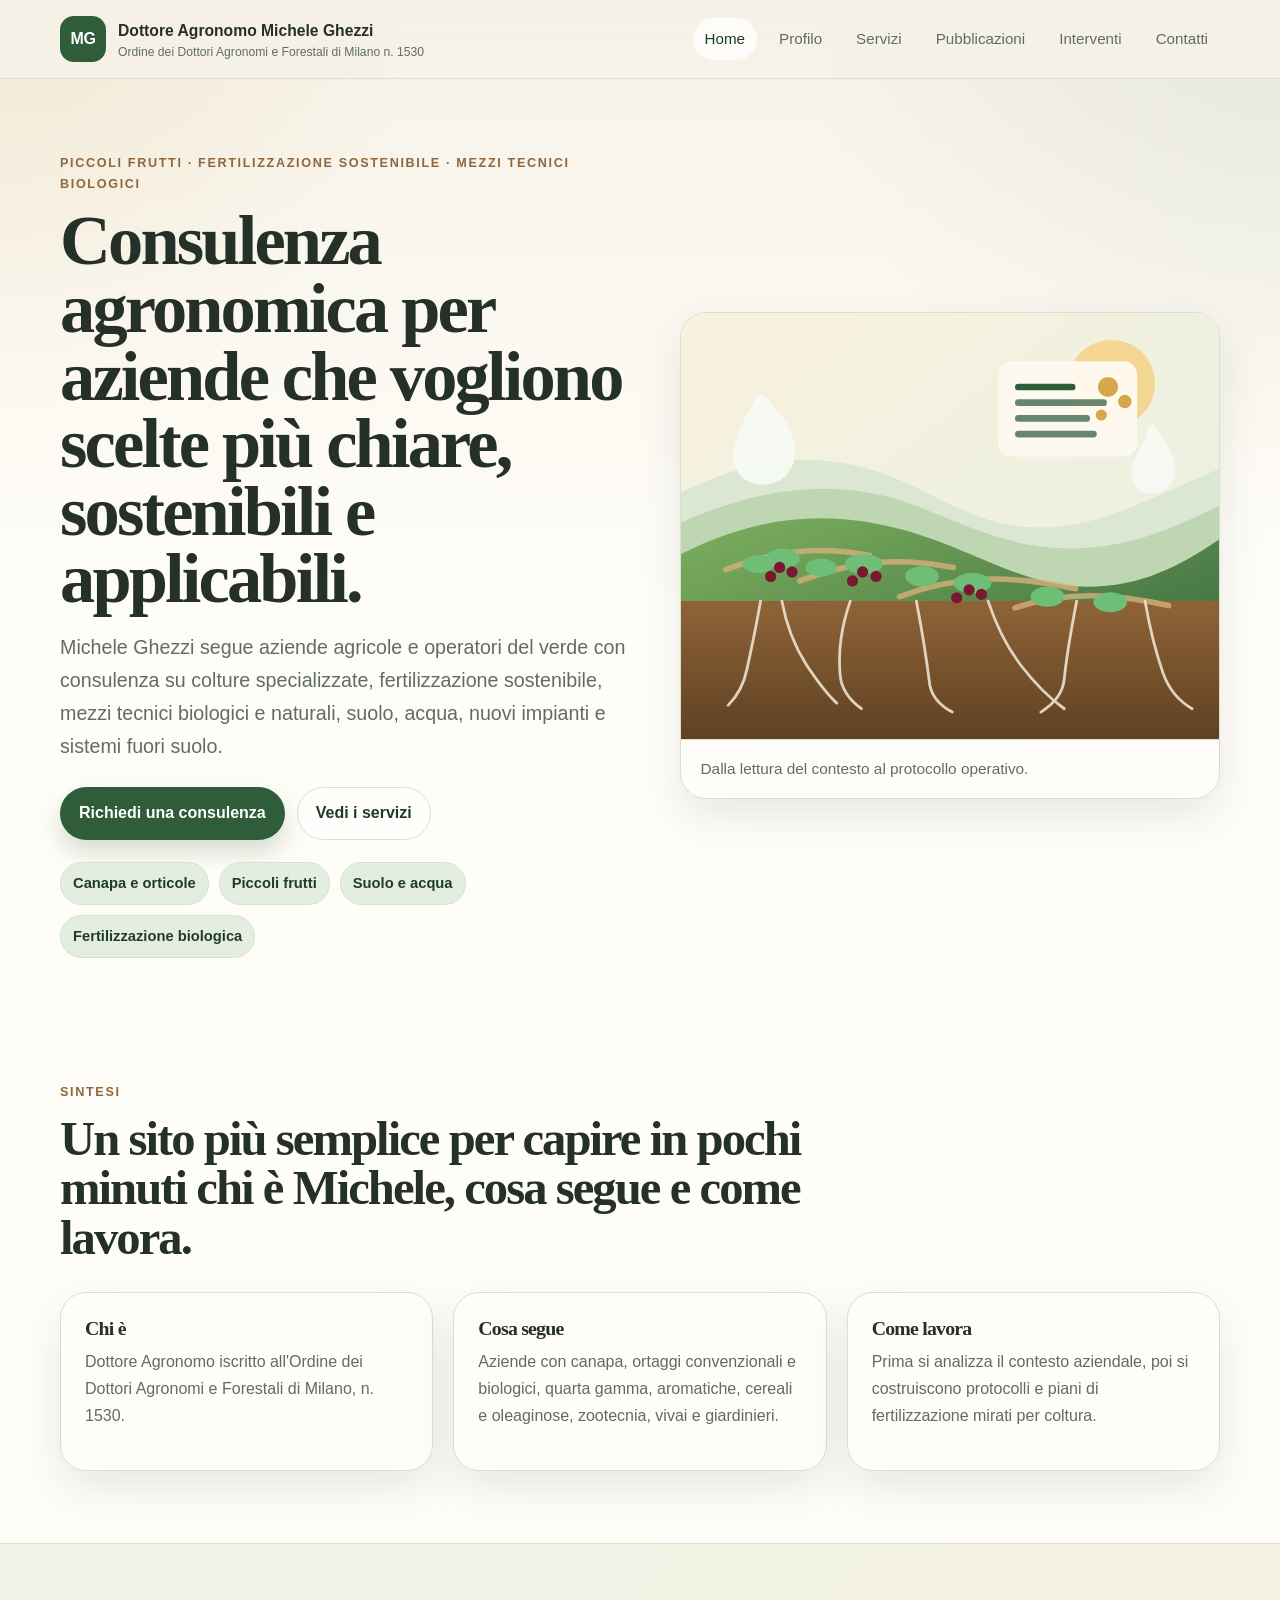
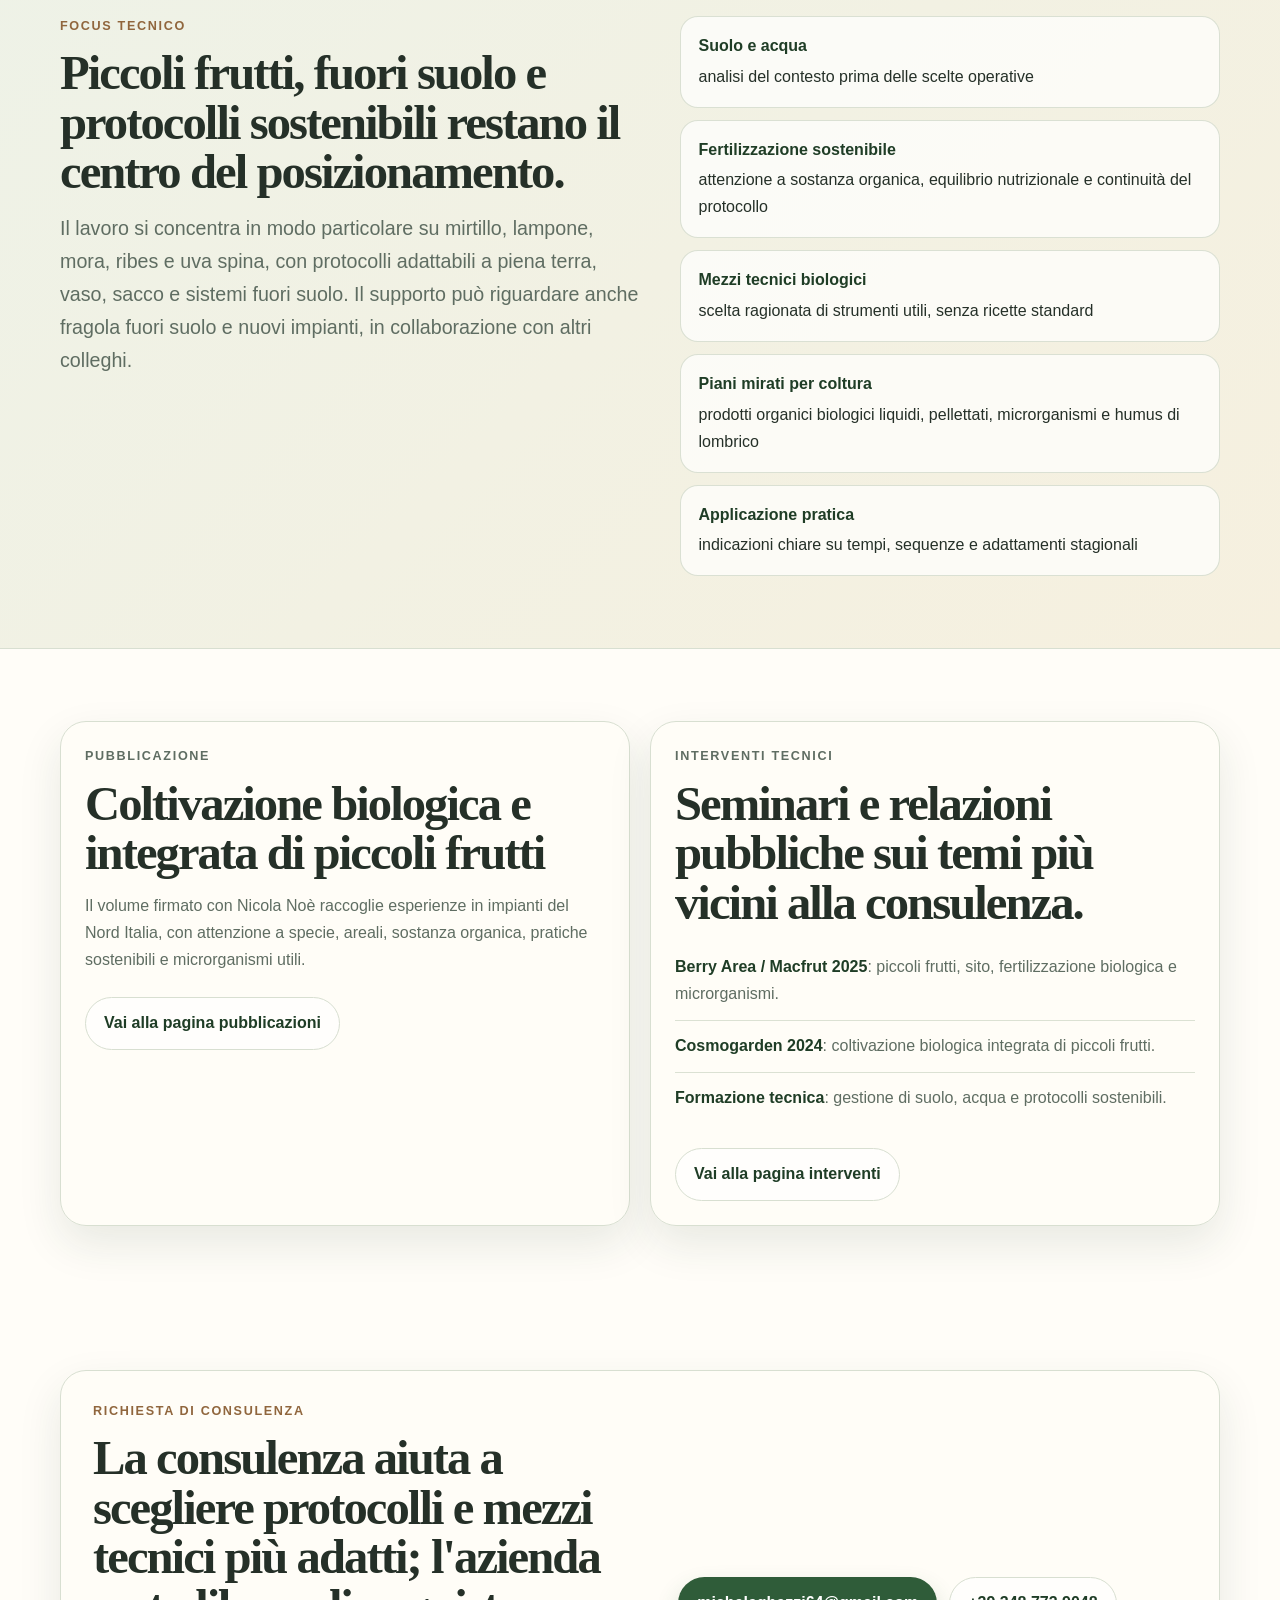
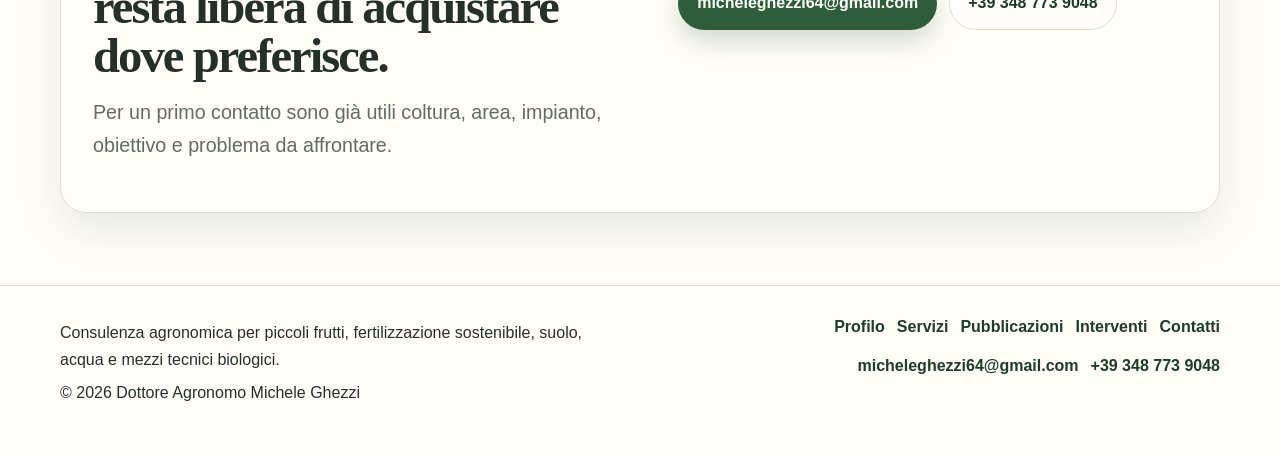
==== commit d196c899: "Integrate updated profile and service copy" ====
--- a/index.html
+++ b/index.html
@@ -3,12 +3,12 @@
 <head>
   <meta charset="utf-8">
   <meta name="viewport" content="width=device-width, initial-scale=1">
-  <title>Consulenza agronomica per piccoli frutti | Dott. Agr. Michele Ghezzi</title>
+  <title>Consulenza agronomica per piccoli frutti | Dottore Agronomo Michele Ghezzi</title>
   <meta name="description" content="Consulenza agronomica per piccoli frutti, mirtillo, fertilizzazione sostenibile, mezzi tecnici biologici e naturali, suolo, acqua e fuori suolo.">
   <meta name="robots" content="index,follow,max-image-preview:large">
   <meta name="theme-color" content="#2f5c39">
   <link rel="canonical" href="https://micheleghezzi.github.io/dottore-agronomo/">
-  <meta property="og:title" content="Consulenza agronomica per piccoli frutti | Dott. Agr. Michele Ghezzi">
+  <meta property="og:title" content="Consulenza agronomica per piccoli frutti | Dottore Agronomo Michele Ghezzi">
   <meta property="og:description" content="Profilo, servizi, pubblicazioni, interventi e contatti per la consulenza agronomica di Michele Ghezzi.">
   <meta property="og:type" content="website">
   <meta property="og:url" content="https://micheleghezzi.github.io/dottore-agronomo/">
@@ -77,8 +77,8 @@
       <a class="brand" href="index.html" aria-label="Vai alla home">
         <span class="brand-mark" aria-hidden="true">MG</span>
         <span class="brand-copy">
-          <strong>Dott. Agr. Michele Ghezzi</strong>
-          <small>Consulenza agronomica</small>
+          <strong>Dottore Agronomo Michele Ghezzi</strong>
+          <small>Ordine dei Dottori Agronomi e Forestali di Milano n. 1530</small>
         </span>
       </a>
       <button class="nav-toggle" type="button" aria-expanded="false" aria-controls="site-nav">Menu</button>
@@ -100,18 +100,19 @@
           <p class="eyebrow">Piccoli frutti · fertilizzazione sostenibile · mezzi tecnici biologici</p>
           <h1>Consulenza agronomica per aziende che vogliono scelte più chiare, sostenibili e applicabili.</h1>
           <p class="lead">
-            Michele Ghezzi segue in particolare piccoli frutti, mirtillo, fertilizzazione sostenibile,
-            mezzi tecnici biologici e naturali, con attenzione a suolo, acqua, impianto e sistemi fuori suolo.
+            Michele Ghezzi segue aziende agricole e operatori del verde con consulenza su colture
+            specializzate, fertilizzazione sostenibile, mezzi tecnici biologici e naturali, suolo,
+            acqua, nuovi impianti e sistemi fuori suolo.
           </p>
           <div class="action-row">
             <a class="button primary" href="contatti.html">Richiedi una consulenza</a>
             <a class="button secondary" href="servizi.html">Vedi i servizi</a>
           </div>
           <ul class="key-pills" aria-label="Aree principali">
+            <li>Canapa e orticole</li>
             <li>Piccoli frutti</li>
-            <li>Mirtillo</li>
             <li>Suolo e acqua</li>
-            <li>Fuori suolo</li>
+            <li>Fertilizzazione biologica</li>
           </ul>
         </div>
         <figure class="media-card">
@@ -130,15 +131,15 @@
         <div class="grid-3">
           <article class="card">
             <h3>Chi è</h3>
-            <p>Dottore Agronomo con attività di consulenza e formazione tecnica, con impostazione concreta e orientata al campo.</p>
+            <p>Dottore Agronomo iscritto all'Ordine dei Dottori Agronomi e Forestali di Milano, n. 1530.</p>
           </article>
           <article class="card">
             <h3>Cosa segue</h3>
-            <p>Piccoli frutti in primo piano, insieme a fertilizzazione sostenibile, suolo, acqua, microrganismi utili e sistemi fuori suolo.</p>
+            <p>Aziende con canapa, ortaggi convenzionali e biologici, quarta gamma, aromatiche, cereali e oleaginose, zootecnia, vivai e giardinieri.</p>
           </article>
           <article class="card">
             <h3>Come lavora</h3>
-            <p>Prima si analizza il contesto aziendale, poi si costruisce un protocollo tecnico coerente e verificabile.</p>
+            <p>Prima si analizza il contesto aziendale, poi si costruiscono protocolli e piani di fertilizzazione mirati per coltura.</p>
           </article>
         </div>
       </div>
@@ -148,10 +149,11 @@
       <div class="container split-band">
         <div>
           <p class="eyebrow">Focus tecnico</p>
-          <h2>Piccoli frutti e protocolli sostenibili restano il centro del posizionamento.</h2>
+          <h2>Piccoli frutti, fuori suolo e protocolli sostenibili restano il centro del posizionamento.</h2>
           <p class="lead">
-            Il lavoro si concentra in modo particolare su mirtillo, lampone, mora, ribes, uva spina e
-            specie minori, con protocolli adattabili a pieno campo, vaso e fuori suolo.
+            Il lavoro si concentra in modo particolare su mirtillo, lampone, mora, ribes e uva spina,
+            con protocolli adattabili a piena terra, vaso, sacco e sistemi fuori suolo. Il supporto
+            può riguardare anche fragola fuori suolo e nuovi impianti, in collaborazione con altri colleghi.
           </p>
         </div>
         <ul class="metric-list">
@@ -166,6 +168,10 @@
           <li>
             <strong>Mezzi tecnici biologici</strong>
             <span>scelta ragionata di strumenti utili, senza ricette standard</span>
+          </li>
+          <li>
+            <strong>Piani mirati per coltura</strong>
+            <span>prodotti organici biologici liquidi, pellettati, microrganismi e humus di lombrico</span>
           </li>
           <li>
             <strong>Applicazione pratica</strong>
--- a/styles.css
+++ b/styles.css
@@ -1,4 +1,4 @@
-/* Static website styles for Dott. Agr. Michele Ghezzi */
+/* Static website styles for Dottore Agronomo Michele Ghezzi */
 
 :root {
   --bg: #f6f2e8;
@@ -149,13 +149,15 @@
 
 .brand strong {
   display: block;
-  font-size: 1rem;
+  font-size: 0.98rem;
 }
 
 .brand small {
   display: block;
+  max-width: 330px;
   color: var(--muted);
-  font-size: 0.83rem;
+  font-size: 0.76rem;
+  line-height: 1.25;
 }
 
 .nav-toggle {
@@ -317,6 +319,7 @@
 }
 
 .media-card,
+.profile-card,
 .card,
 .panel,
 .note-card,
@@ -334,6 +337,32 @@
   margin: 0;
 }
 
+.profile-card {
+  overflow: hidden;
+}
+
+.profile-card img {
+  width: 100%;
+  max-height: 460px;
+  object-fit: cover;
+  object-position: center top;
+  background: #e9efe5;
+}
+
+.profile-card h2 {
+  font-size: clamp(1.45rem, 2.4vw, 2rem);
+  line-height: 1.08;
+}
+
+.profile-card > div,
+.profile-card > ul {
+  padding: 24px;
+}
+
+.profile-card > ul {
+  padding-top: 0;
+}
+
 .media-card img {
   width: 100%;
   height: auto;
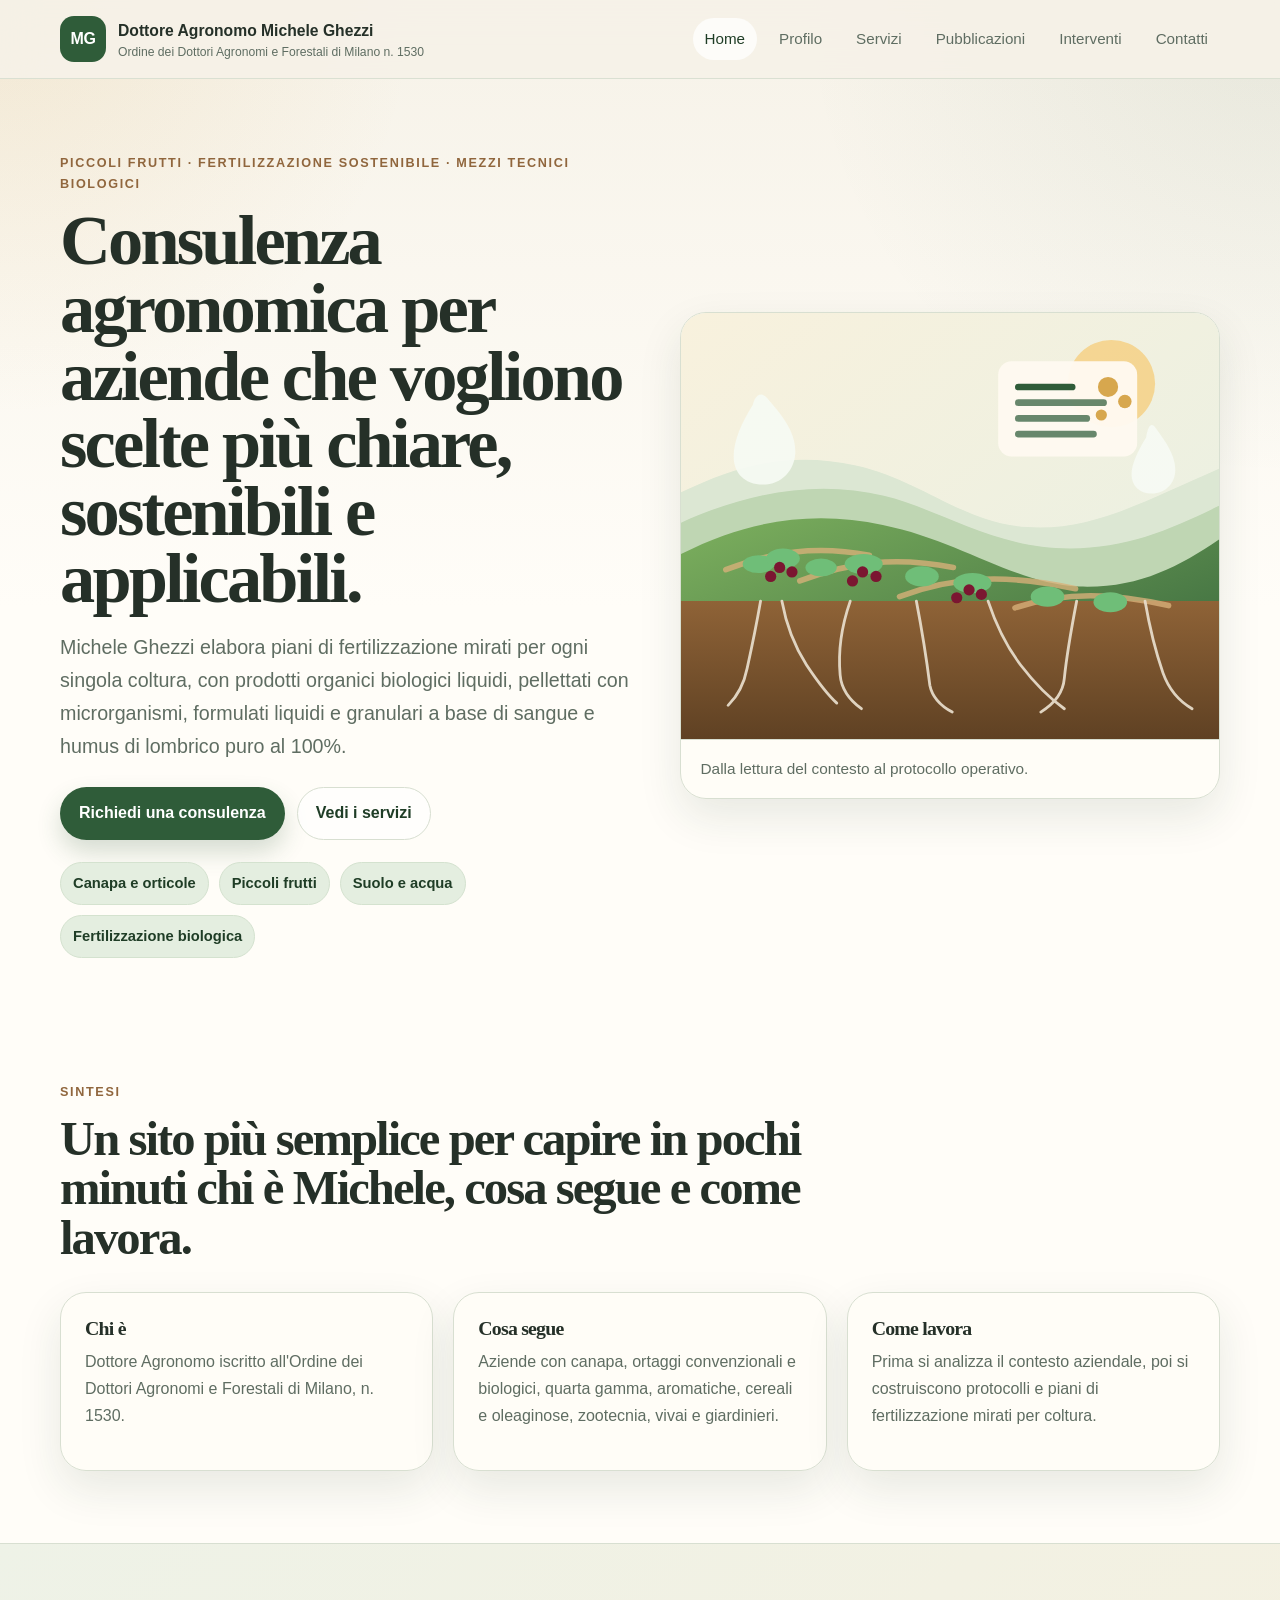
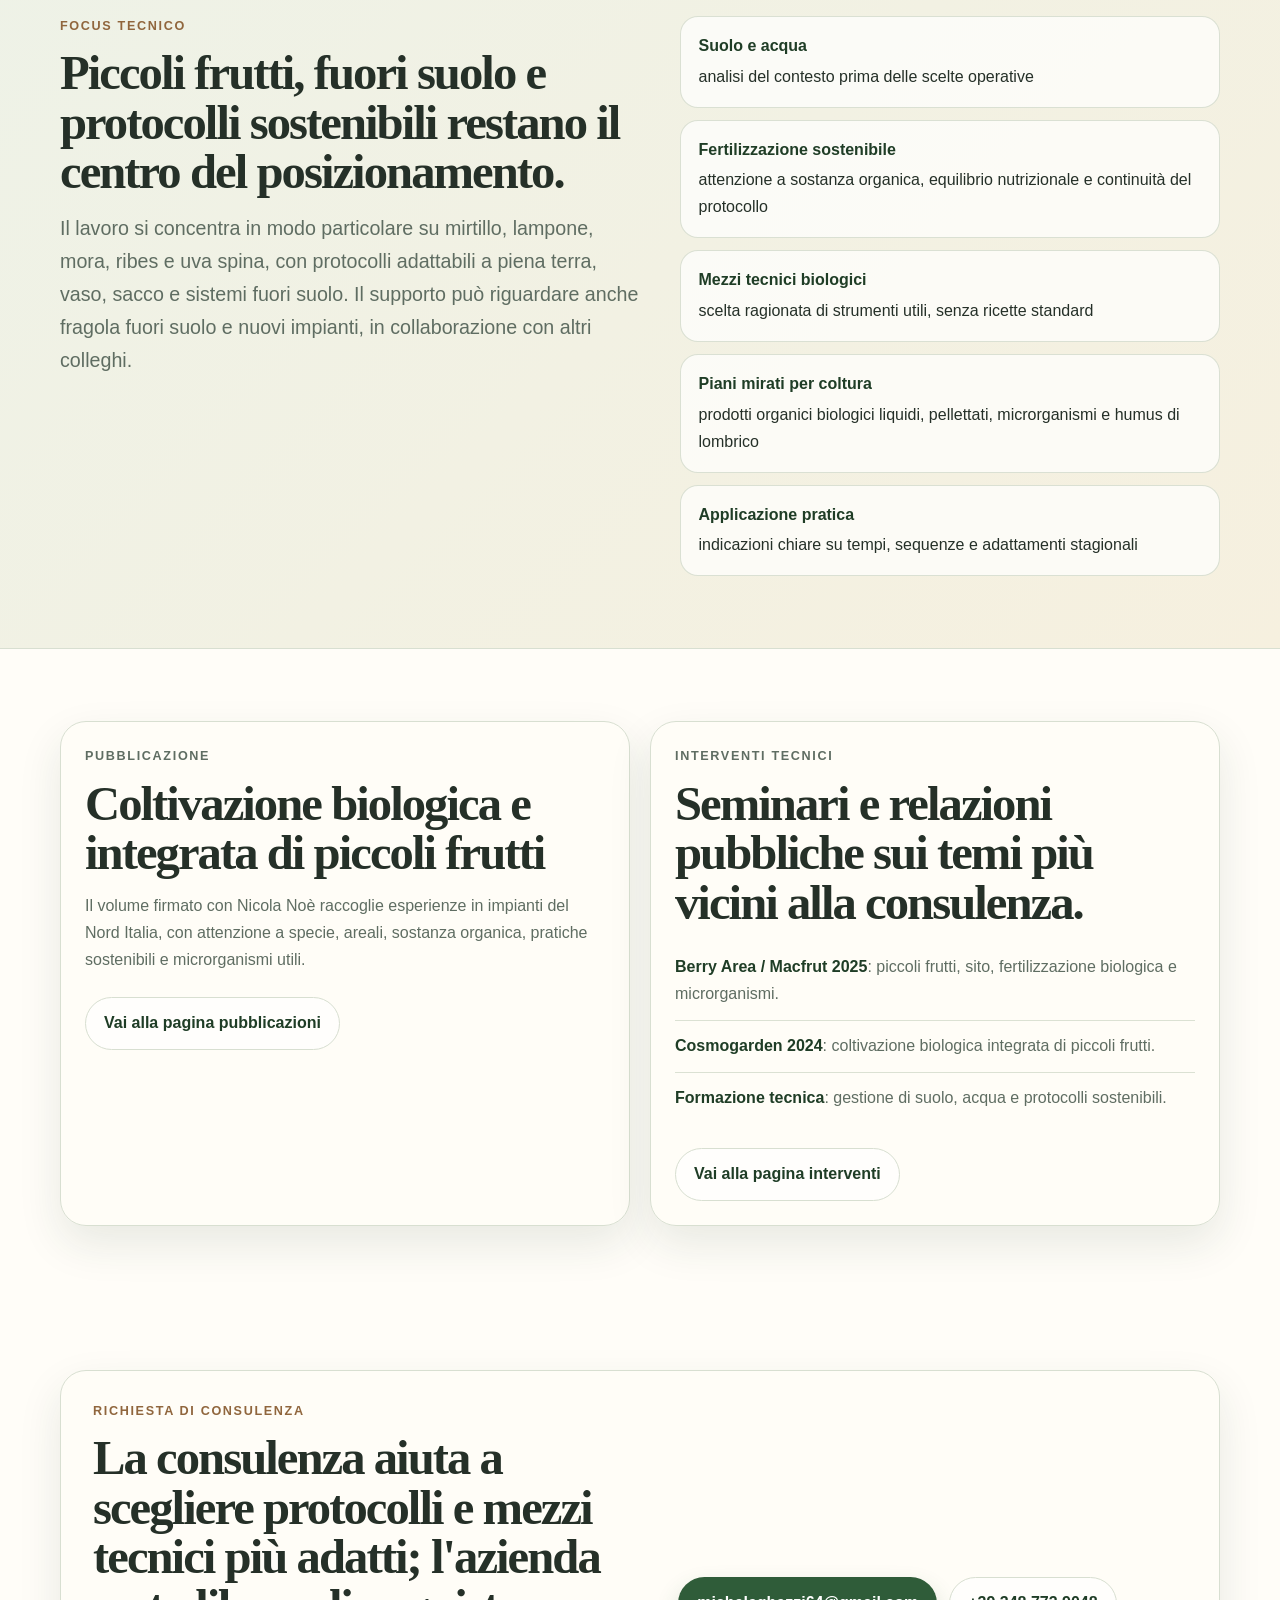
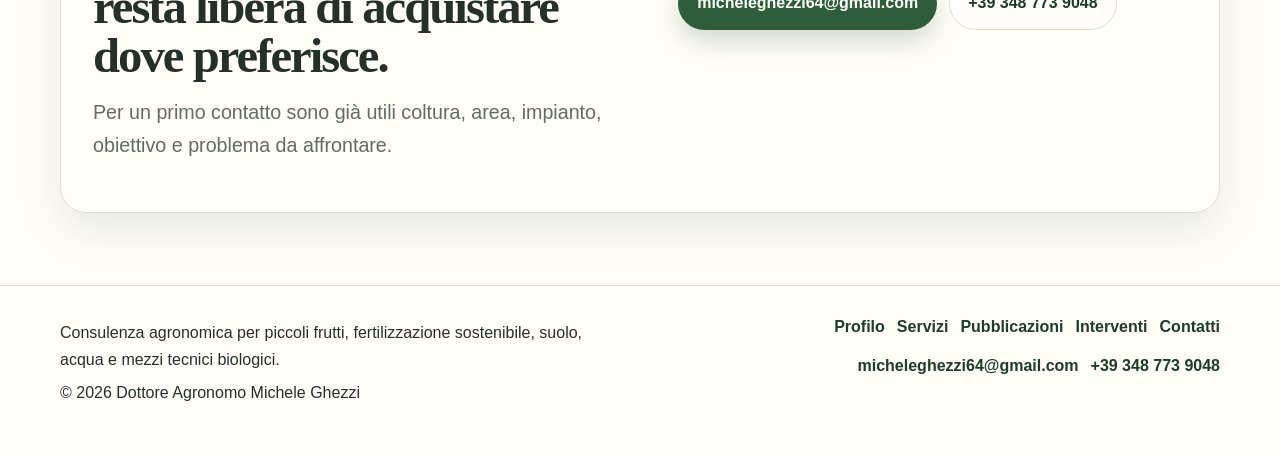
==== commit 92b817a4: "Update profile and service copy" ====
--- a/index.html
+++ b/index.html
@@ -100,9 +100,9 @@
           <p class="eyebrow">Piccoli frutti · fertilizzazione sostenibile · mezzi tecnici biologici</p>
           <h1>Consulenza agronomica per aziende che vogliono scelte più chiare, sostenibili e applicabili.</h1>
           <p class="lead">
-            Michele Ghezzi segue aziende agricole e operatori del verde con consulenza su colture
-            specializzate, fertilizzazione sostenibile, mezzi tecnici biologici e naturali, suolo,
-            acqua, nuovi impianti e sistemi fuori suolo.
+            Michele Ghezzi elabora piani di fertilizzazione mirati per ogni singola coltura, con
+            prodotti organici biologici liquidi, pellettati con microrganismi, formulati liquidi e
+            granulari a base di sangue e humus di lombrico puro al 100%.
           </p>
           <div class="action-row">
             <a class="button primary" href="contatti.html">Richiedi una consulenza</a>
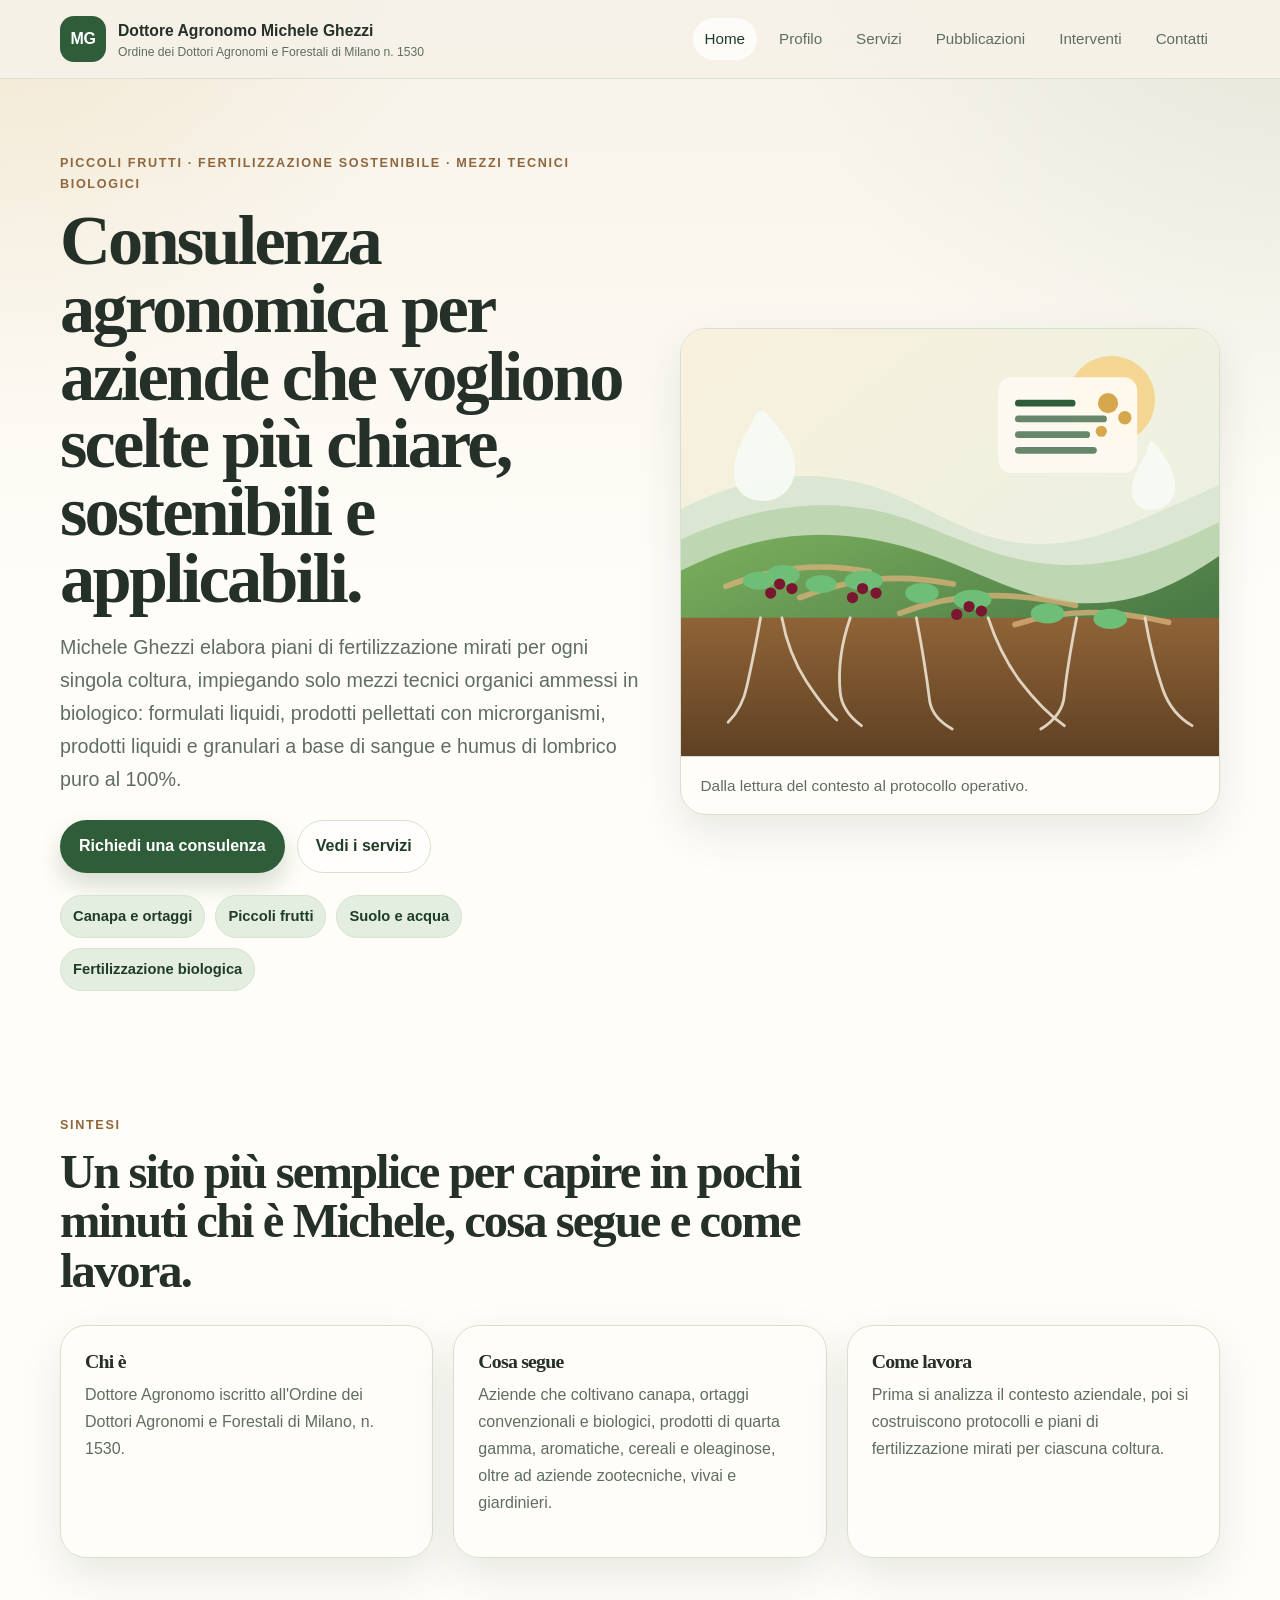
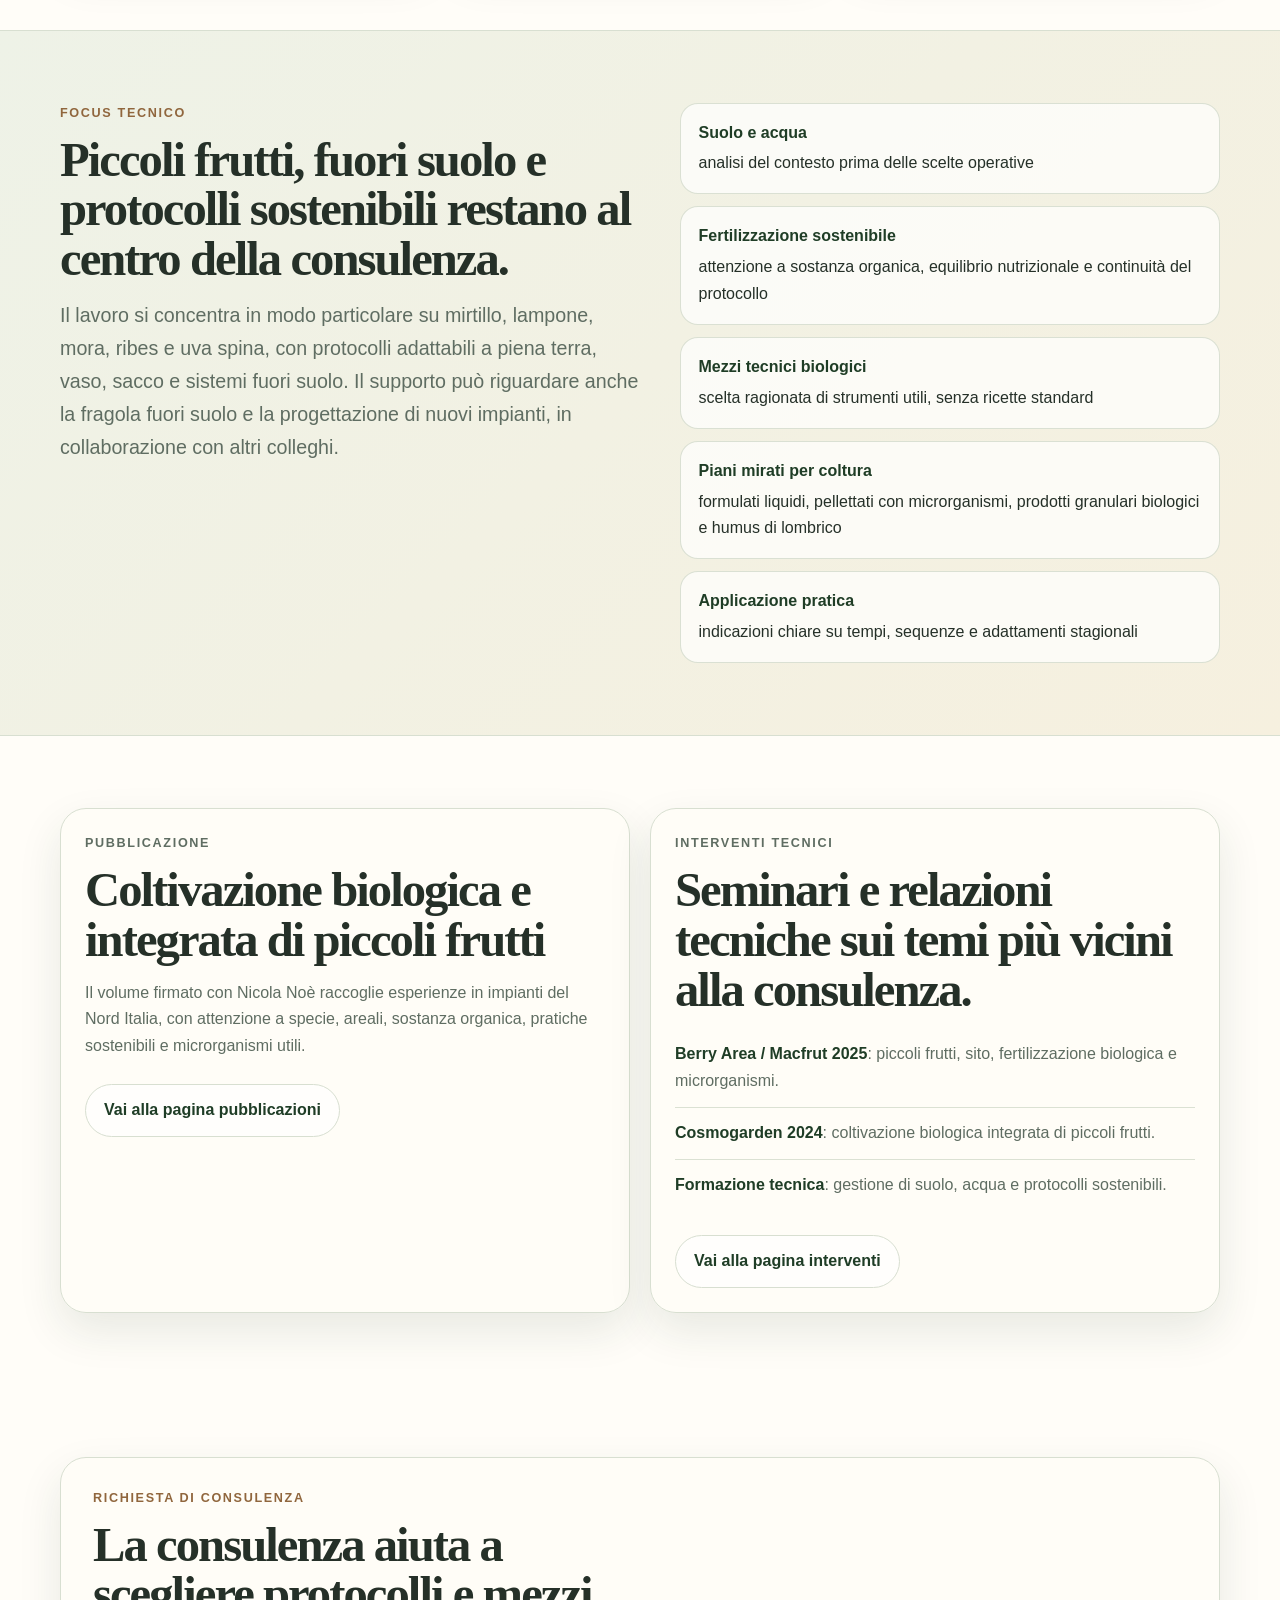
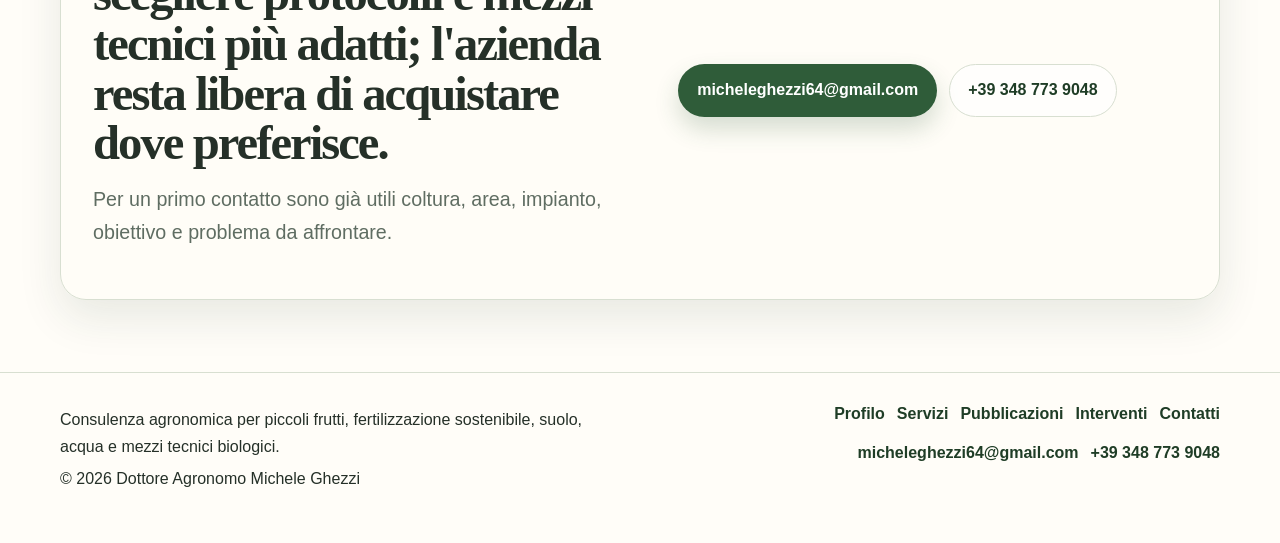
==== commit af028ca6: "Polish Italian website copy" ====
--- a/index.html
+++ b/index.html
@@ -100,16 +100,17 @@
           <p class="eyebrow">Piccoli frutti · fertilizzazione sostenibile · mezzi tecnici biologici</p>
           <h1>Consulenza agronomica per aziende che vogliono scelte più chiare, sostenibili e applicabili.</h1>
           <p class="lead">
-            Michele Ghezzi elabora piani di fertilizzazione mirati per ogni singola coltura, con
-            prodotti organici biologici liquidi, pellettati con microrganismi, formulati liquidi e
-            granulari a base di sangue e humus di lombrico puro al 100%.
+            Michele Ghezzi elabora piani di fertilizzazione mirati per ogni singola coltura,
+            impiegando solo mezzi tecnici organici ammessi in biologico: formulati liquidi,
+            prodotti pellettati con microrganismi, prodotti liquidi e granulari a base di sangue
+            e humus di lombrico puro al 100%.
           </p>
           <div class="action-row">
             <a class="button primary" href="contatti.html">Richiedi una consulenza</a>
             <a class="button secondary" href="servizi.html">Vedi i servizi</a>
           </div>
           <ul class="key-pills" aria-label="Aree principali">
-            <li>Canapa e orticole</li>
+            <li>Canapa e ortaggi</li>
             <li>Piccoli frutti</li>
             <li>Suolo e acqua</li>
             <li>Fertilizzazione biologica</li>
@@ -135,11 +136,11 @@
           </article>
           <article class="card">
             <h3>Cosa segue</h3>
-            <p>Aziende con canapa, ortaggi convenzionali e biologici, quarta gamma, aromatiche, cereali e oleaginose, zootecnia, vivai e giardinieri.</p>
+            <p>Aziende che coltivano canapa, ortaggi convenzionali e biologici, prodotti di quarta gamma, aromatiche, cereali e oleaginose, oltre ad aziende zootecniche, vivai e giardinieri.</p>
           </article>
           <article class="card">
             <h3>Come lavora</h3>
-            <p>Prima si analizza il contesto aziendale, poi si costruiscono protocolli e piani di fertilizzazione mirati per coltura.</p>
+            <p>Prima si analizza il contesto aziendale, poi si costruiscono protocolli e piani di fertilizzazione mirati per ciascuna coltura.</p>
           </article>
         </div>
       </div>
@@ -149,11 +150,11 @@
       <div class="container split-band">
         <div>
           <p class="eyebrow">Focus tecnico</p>
-          <h2>Piccoli frutti, fuori suolo e protocolli sostenibili restano il centro del posizionamento.</h2>
+          <h2>Piccoli frutti, fuori suolo e protocolli sostenibili restano al centro della consulenza.</h2>
           <p class="lead">
             Il lavoro si concentra in modo particolare su mirtillo, lampone, mora, ribes e uva spina,
             con protocolli adattabili a piena terra, vaso, sacco e sistemi fuori suolo. Il supporto
-            può riguardare anche fragola fuori suolo e nuovi impianti, in collaborazione con altri colleghi.
+            può riguardare anche la fragola fuori suolo e la progettazione di nuovi impianti, in collaborazione con altri colleghi.
           </p>
         </div>
         <ul class="metric-list">
@@ -171,7 +172,7 @@
           </li>
           <li>
             <strong>Piani mirati per coltura</strong>
-            <span>prodotti organici biologici liquidi, pellettati, microrganismi e humus di lombrico</span>
+            <span>formulati liquidi, pellettati con microrganismi, prodotti granulari biologici e humus di lombrico</span>
           </li>
           <li>
             <strong>Applicazione pratica</strong>
@@ -193,7 +194,7 @@
         </article>
         <article class="panel">
           <p class="eyebrow">Interventi tecnici</p>
-          <h2>Seminari e relazioni pubbliche sui temi più vicini alla consulenza.</h2>
+          <h2>Seminari e relazioni tecniche sui temi più vicini alla consulenza.</h2>
           <ul class="plain-list">
             <li><strong>Berry Area / Macfrut 2025</strong>: piccoli frutti, sito, fertilizzazione biologica e microrganismi.</li>
             <li><strong>Cosmogarden 2024</strong>: coltivazione biologica integrata di piccoli frutti.</li>
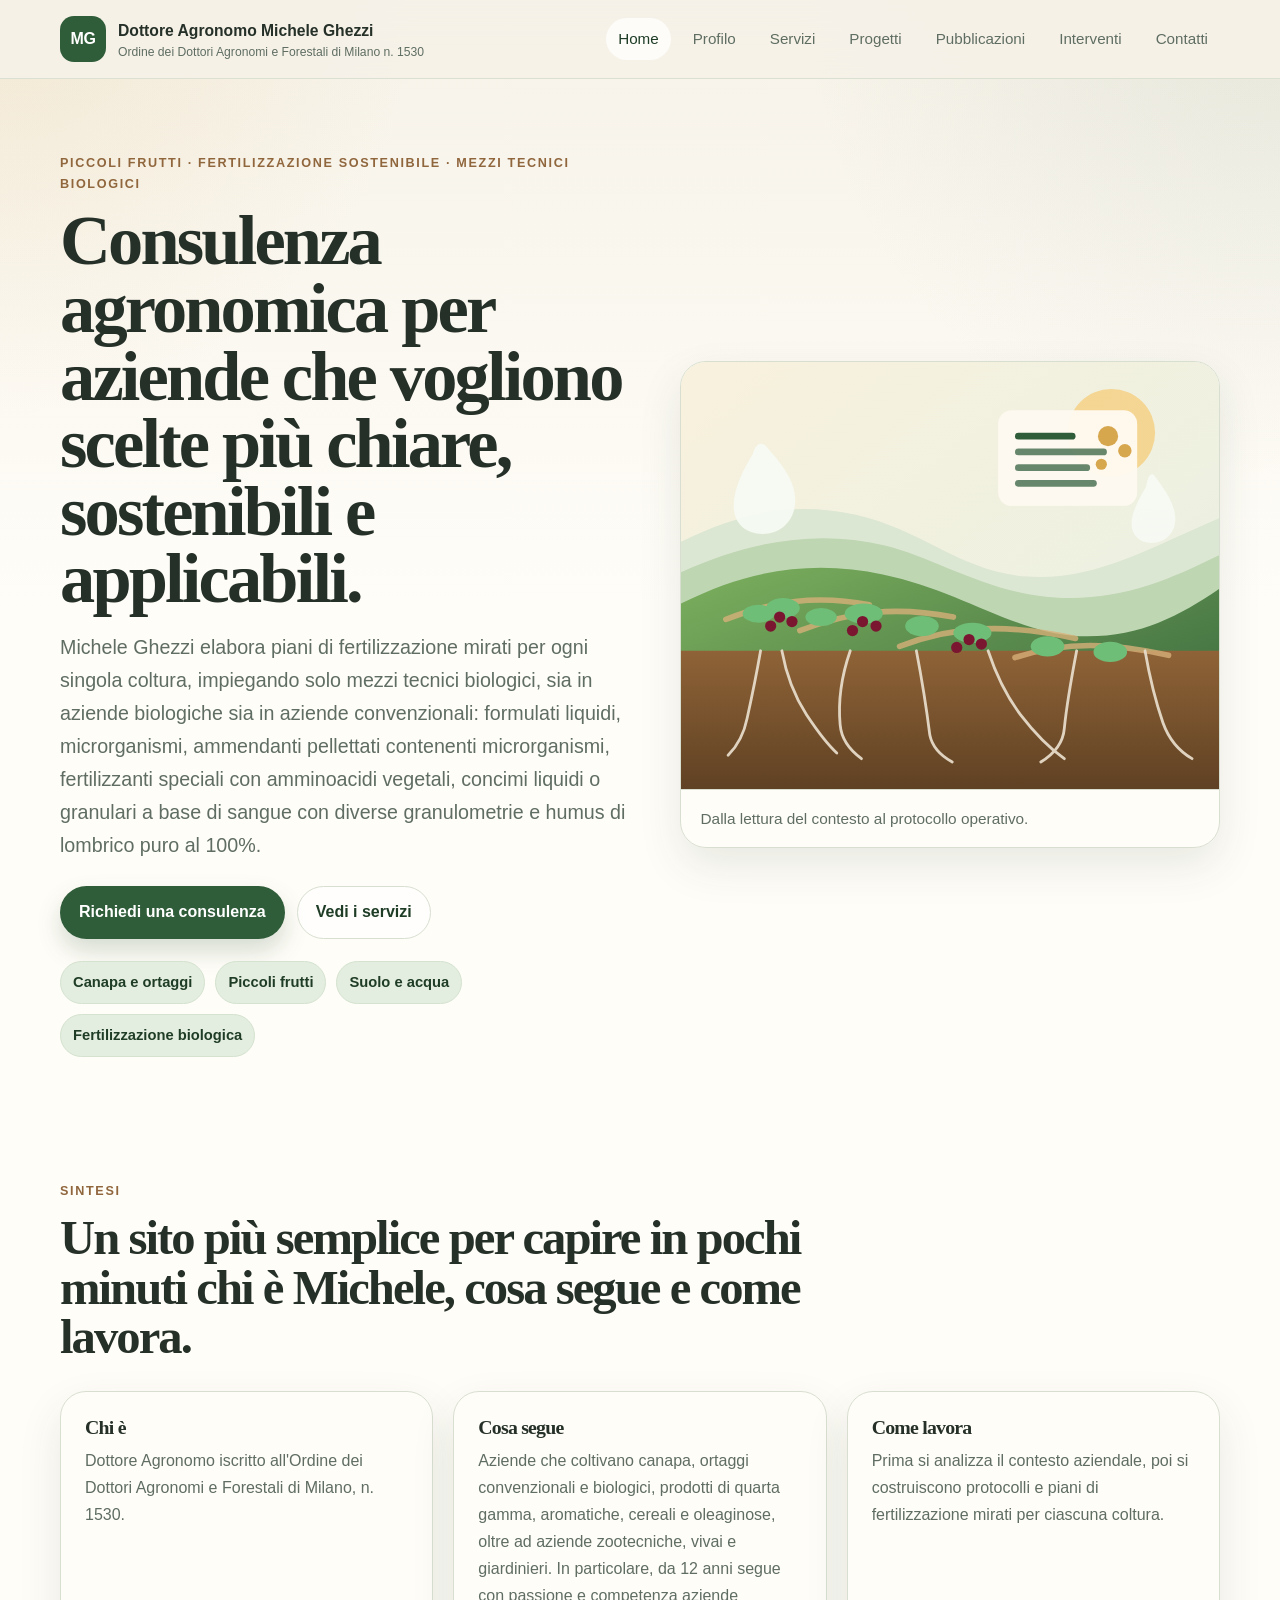
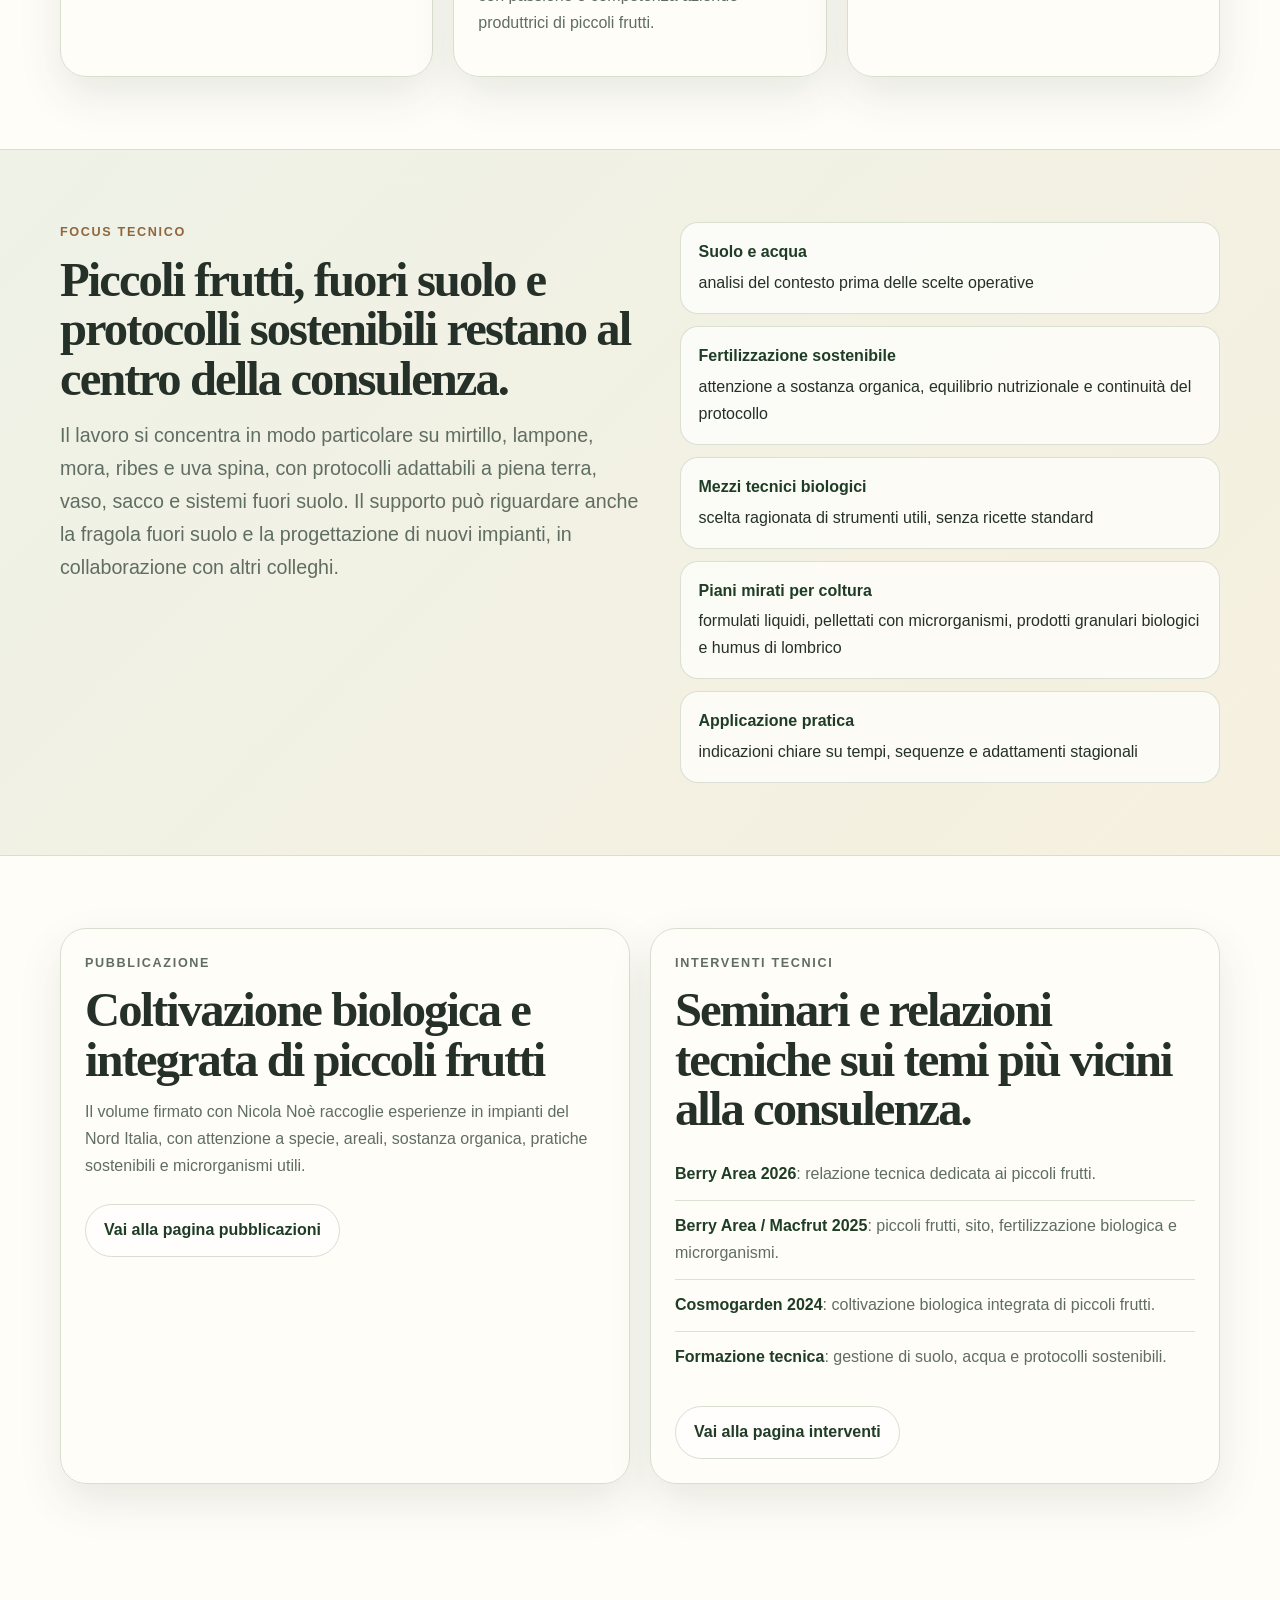
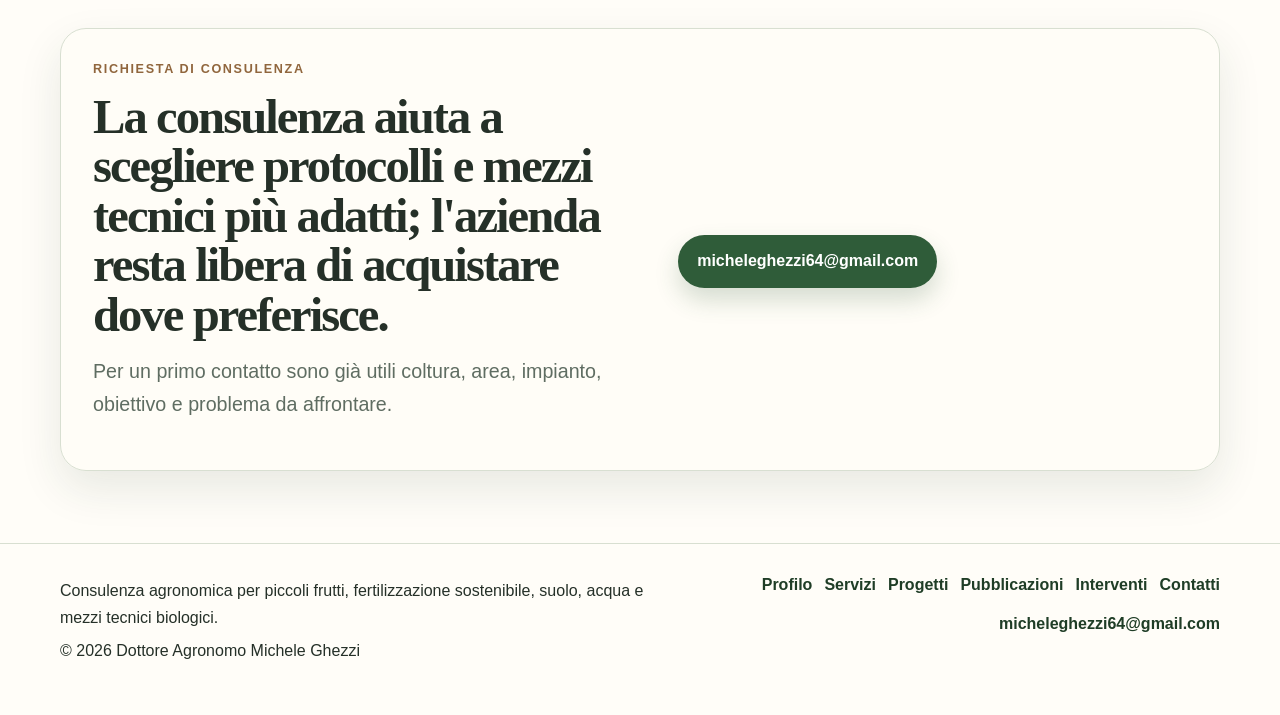
==== commit 535e33f5: "Add curated project galleries and update site content" ====
--- a/index.html
+++ b/index.html
@@ -35,7 +35,6 @@
           "jobTitle": "Dottore Agronomo",
           "url": "https://micheleghezzi.github.io/dottore-agronomo/",
           "email": "mailto:micheleghezzi64@gmail.com",
-          "telephone": "+39 348 773 9048",
           "description": "Consulenza agronomica con focus su piccoli frutti, fertilizzazione sostenibile, mezzi tecnici biologici e naturali, suolo, acqua e sistemi fuori suolo.",
           "knowsAbout": [
             "piccoli frutti",
@@ -53,7 +52,6 @@
           "url": "https://micheleghezzi.github.io/dottore-agronomo/",
           "description": "Consulenza agronomica per piccoli frutti, fertilizzazione sostenibile, gestione di suolo e acqua, mezzi tecnici biologici e naturali e sistemi fuori suolo.",
           "email": "mailto:micheleghezzi64@gmail.com",
-          "telephone": "+39 348 773 9048",
           "provider": {
             "@id": "https://micheleghezzi.github.io/dottore-agronomo/#person"
           },
@@ -86,6 +84,7 @@
         <a href="index.html" aria-current="page">Home</a>
         <a href="profilo.html">Profilo</a>
         <a href="servizi.html">Servizi</a>
+        <a href="progetti.html">Progetti</a>
         <a href="pubblicazioni.html">Pubblicazioni</a>
         <a href="interventi.html">Interventi</a>
         <a href="contatti.html">Contatti</a>
@@ -101,9 +100,10 @@
           <h1>Consulenza agronomica per aziende che vogliono scelte più chiare, sostenibili e applicabili.</h1>
           <p class="lead">
             Michele Ghezzi elabora piani di fertilizzazione mirati per ogni singola coltura,
-            impiegando solo mezzi tecnici organici ammessi in biologico: formulati liquidi,
-            prodotti pellettati con microrganismi, prodotti liquidi e granulari a base di sangue
-            e humus di lombrico puro al 100%.
+            impiegando solo mezzi tecnici biologici, sia in aziende biologiche sia in aziende convenzionali:
+            formulati liquidi, microrganismi, ammendanti pellettati contenenti microrganismi,
+            fertilizzanti speciali con amminoacidi vegetali, concimi liquidi o granulari a base di sangue
+            con diverse granulometrie e humus di lombrico puro al 100%.
           </p>
           <div class="action-row">
             <a class="button primary" href="contatti.html">Richiedi una consulenza</a>
@@ -136,7 +136,7 @@
           </article>
           <article class="card">
             <h3>Cosa segue</h3>
-            <p>Aziende che coltivano canapa, ortaggi convenzionali e biologici, prodotti di quarta gamma, aromatiche, cereali e oleaginose, oltre ad aziende zootecniche, vivai e giardinieri.</p>
+            <p>Aziende che coltivano canapa, ortaggi convenzionali e biologici, prodotti di quarta gamma, aromatiche, cereali e oleaginose, oltre ad aziende zootecniche, vivai e giardinieri. In particolare, da 12 anni segue con passione e competenza aziende produttrici di piccoli frutti.</p>
           </article>
           <article class="card">
             <h3>Come lavora</h3>
@@ -196,6 +196,7 @@
           <p class="eyebrow">Interventi tecnici</p>
           <h2>Seminari e relazioni tecniche sui temi più vicini alla consulenza.</h2>
           <ul class="plain-list">
+            <li><strong>Berry Area 2026</strong>: relazione tecnica dedicata ai piccoli frutti.</li>
             <li><strong>Berry Area / Macfrut 2025</strong>: piccoli frutti, sito, fertilizzazione biologica e microrganismi.</li>
             <li><strong>Cosmogarden 2024</strong>: coltivazione biologica integrata di piccoli frutti.</li>
             <li><strong>Formazione tecnica</strong>: gestione di suolo, acqua e protocolli sostenibili.</li>
@@ -217,7 +218,6 @@
           </div>
           <div class="button-row">
             <a class="button primary" href="mailto:micheleghezzi64@gmail.com?subject=Richiesta%20consulenza%20agronomica">micheleghezzi64@gmail.com</a>
-            <a class="button secondary" href="tel:+393487739048">+39 348 773 9048</a>
           </div>
         </div>
       </div>
@@ -230,11 +230,11 @@
       <div class="footer-links">
         <a href="profilo.html">Profilo</a>
         <a href="servizi.html">Servizi</a>
+        <a href="progetti.html">Progetti</a>
         <a href="pubblicazioni.html">Pubblicazioni</a>
         <a href="interventi.html">Interventi</a>
         <a href="contatti.html">Contatti</a>
         <a href="mailto:micheleghezzi64@gmail.com">micheleghezzi64@gmail.com</a>
-        <a href="tel:+393487739048">+39 348 773 9048</a>
       </div>
     </div>
     <div class="container">
--- a/styles.css
+++ b/styles.css
@@ -543,6 +543,98 @@
   font-size: 1rem;
 }
 
+.project-list {
+  display: grid;
+  gap: 24px;
+}
+
+.project-gallery {
+  overflow: hidden;
+  background: var(--surface);
+  border: 1px solid var(--line);
+  border-radius: var(--radius);
+  box-shadow: var(--shadow);
+}
+
+.project-gallery-header {
+  display: flex;
+  justify-content: space-between;
+  gap: 18px;
+  padding: 22px 24px 18px;
+  align-items: end;
+}
+
+.project-gallery-header h2 {
+  margin-bottom: 0;
+  font-size: clamp(1.45rem, 2.7vw, 2.2rem);
+}
+
+.gallery-controls {
+  display: flex;
+  flex: 0 0 auto;
+  gap: 8px;
+}
+
+.gallery-control {
+  display: grid;
+  width: 44px;
+  height: 44px;
+  place-items: center;
+  color: var(--brand-dark);
+  background: var(--brand-soft);
+  border: 1px solid #d4e2cf;
+  border-radius: 50%;
+  cursor: pointer;
+  font: inherit;
+  font-size: 1.3rem;
+  font-weight: 800;
+}
+
+.gallery-control:hover {
+  background: #d8e8d2;
+}
+
+.gallery-track {
+  display: flex;
+  gap: 14px;
+  overflow-x: auto;
+  padding: 0 24px 24px;
+  scroll-behavior: smooth;
+  scroll-padding-inline: 24px;
+  scroll-snap-type: x mandatory;
+  scrollbar-color: var(--line-strong) transparent;
+}
+
+.project-photo {
+  flex: 0 0 min(78vw, 680px);
+  overflow: hidden;
+  margin: 0;
+  background: #e9efe5;
+  border: 1px solid var(--line);
+  border-radius: var(--radius-sm);
+  scroll-snap-align: start;
+}
+
+.project-photo img {
+  width: 100%;
+  aspect-ratio: 4 / 3;
+  object-fit: cover;
+}
+
+.project-photo figcaption {
+  padding: 8px 12px;
+  color: var(--muted);
+  background: var(--surface-strong);
+  border-top: 1px solid var(--line);
+  font-size: 0.88rem;
+  text-align: right;
+}
+
+.gallery-note {
+  margin-bottom: 0;
+  color: var(--muted);
+}
+
 .book-data li {
   padding: 10px 0;
 }
@@ -656,4 +748,18 @@
   .footer-links {
     justify-content: flex-start;
   }
-}
+
+  .project-gallery-header {
+    align-items: start;
+    padding: 18px 18px 14px;
+  }
+
+  .gallery-track {
+    padding: 0 18px 18px;
+    scroll-padding-inline: 18px;
+  }
+
+  .project-photo {
+    flex-basis: 86vw;
+  }
+}
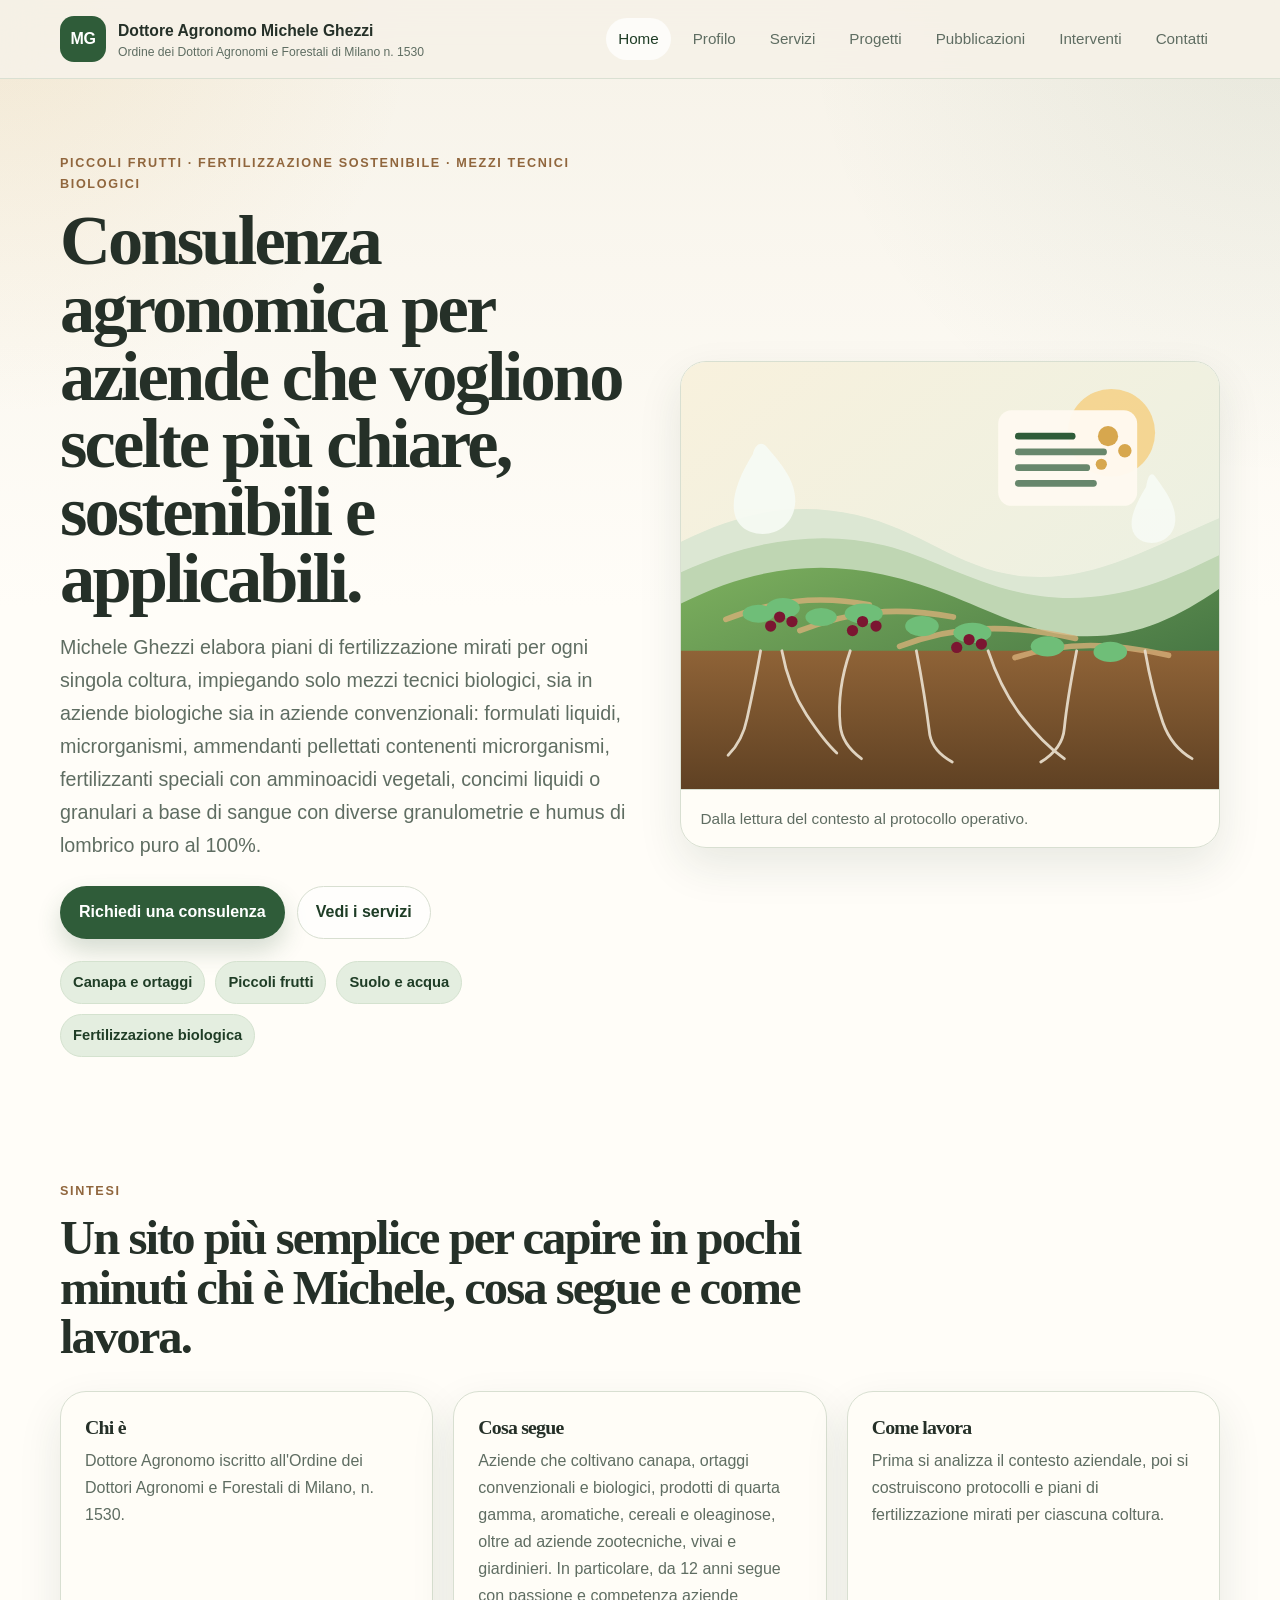
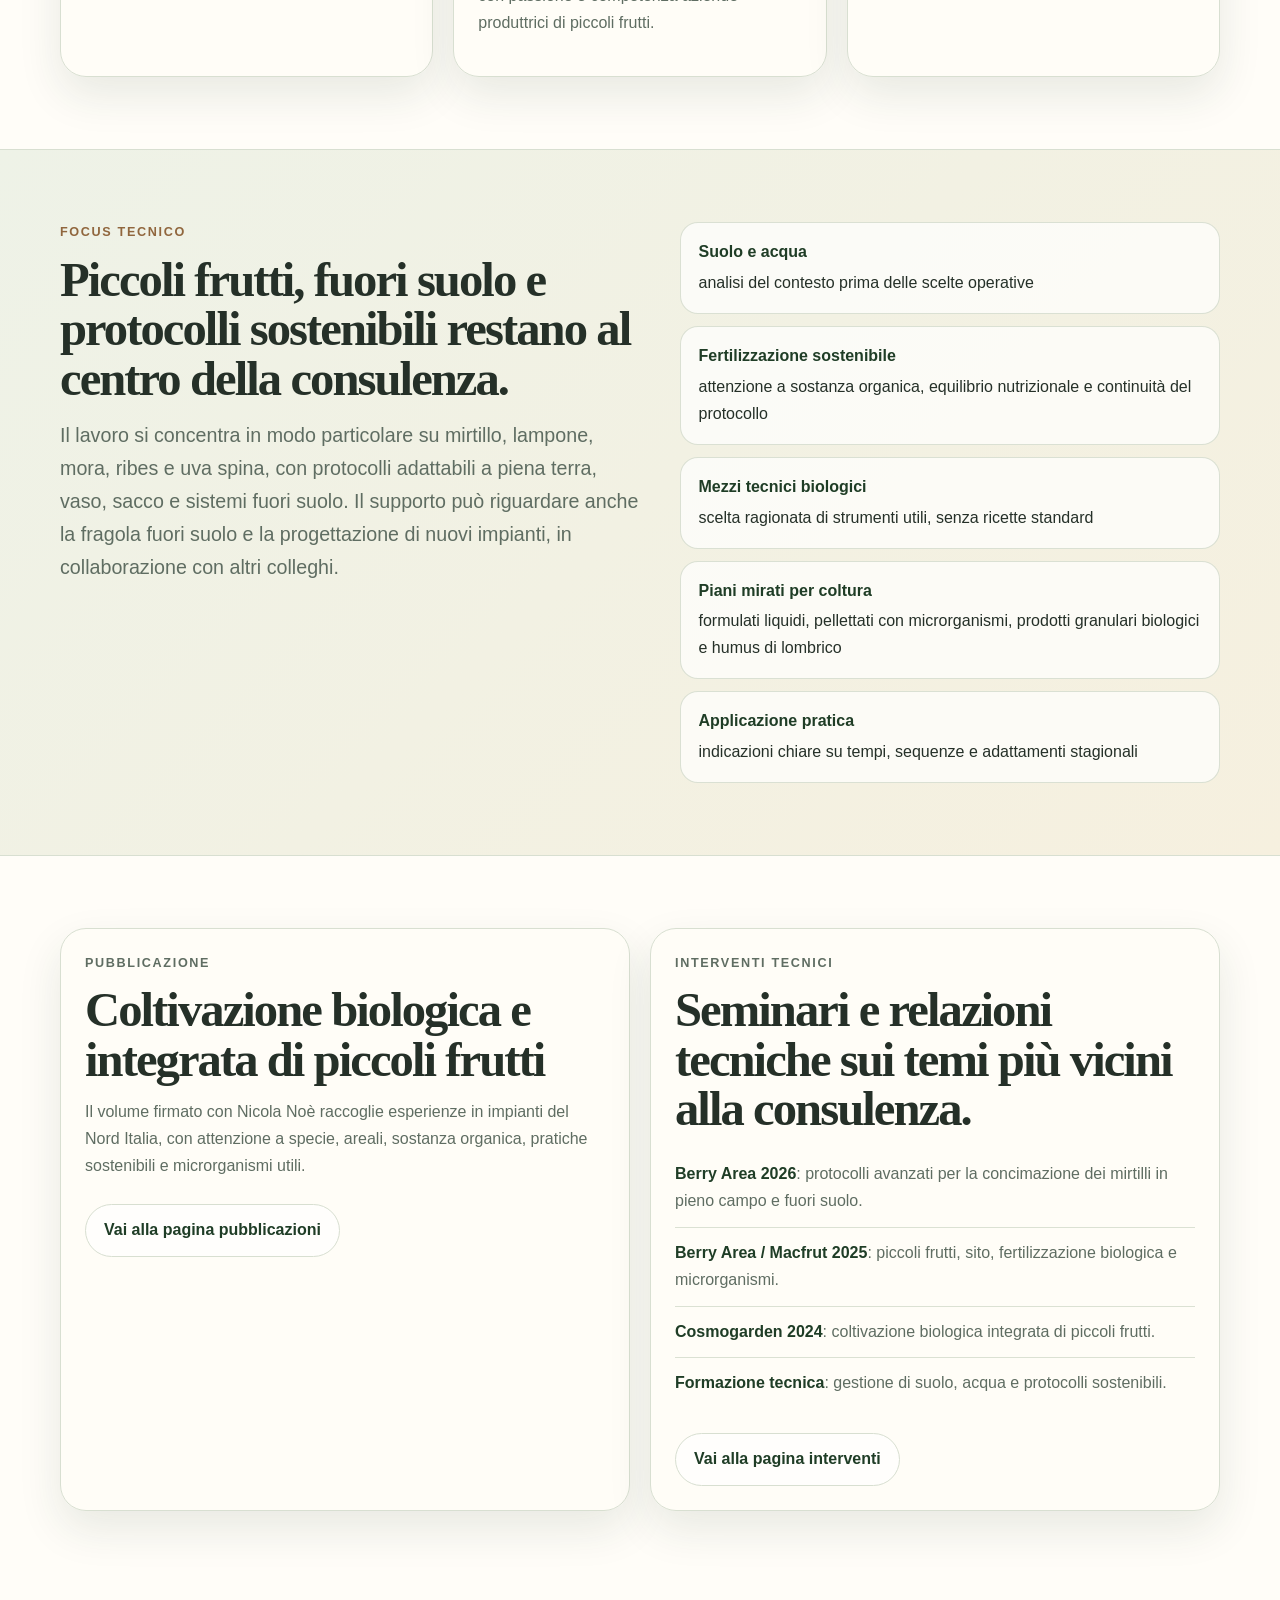
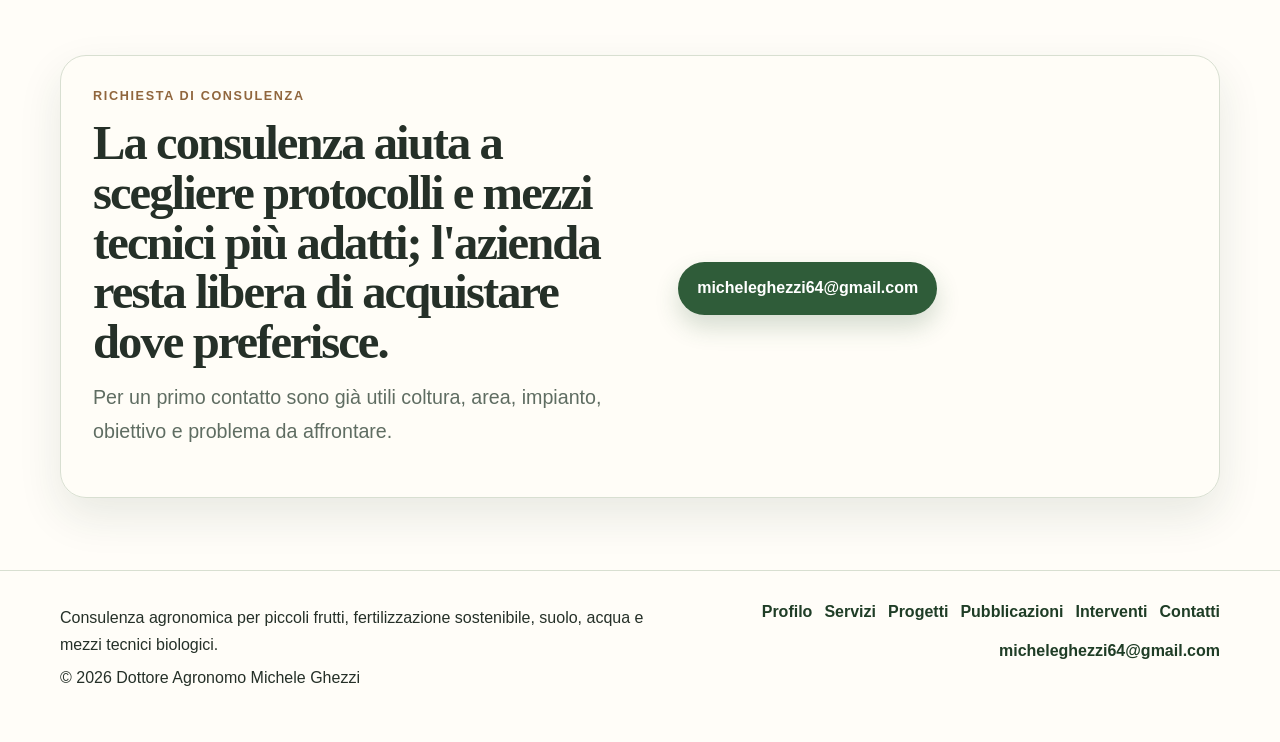
==== commit dc058ee1: "Add strawberry gallery and expand professional content" ====
--- a/index.html
+++ b/index.html
@@ -196,7 +196,7 @@
           <p class="eyebrow">Interventi tecnici</p>
           <h2>Seminari e relazioni tecniche sui temi più vicini alla consulenza.</h2>
           <ul class="plain-list">
-            <li><strong>Berry Area 2026</strong>: relazione tecnica dedicata ai piccoli frutti.</li>
+            <li><strong>Berry Area 2026</strong>: protocolli avanzati per la concimazione dei mirtilli in pieno campo e fuori suolo.</li>
             <li><strong>Berry Area / Macfrut 2025</strong>: piccoli frutti, sito, fertilizzazione biologica e microrganismi.</li>
             <li><strong>Cosmogarden 2024</strong>: coltivazione biologica integrata di piccoli frutti.</li>
             <li><strong>Formazione tecnica</strong>: gestione di suolo, acqua e protocolli sostenibili.</li>
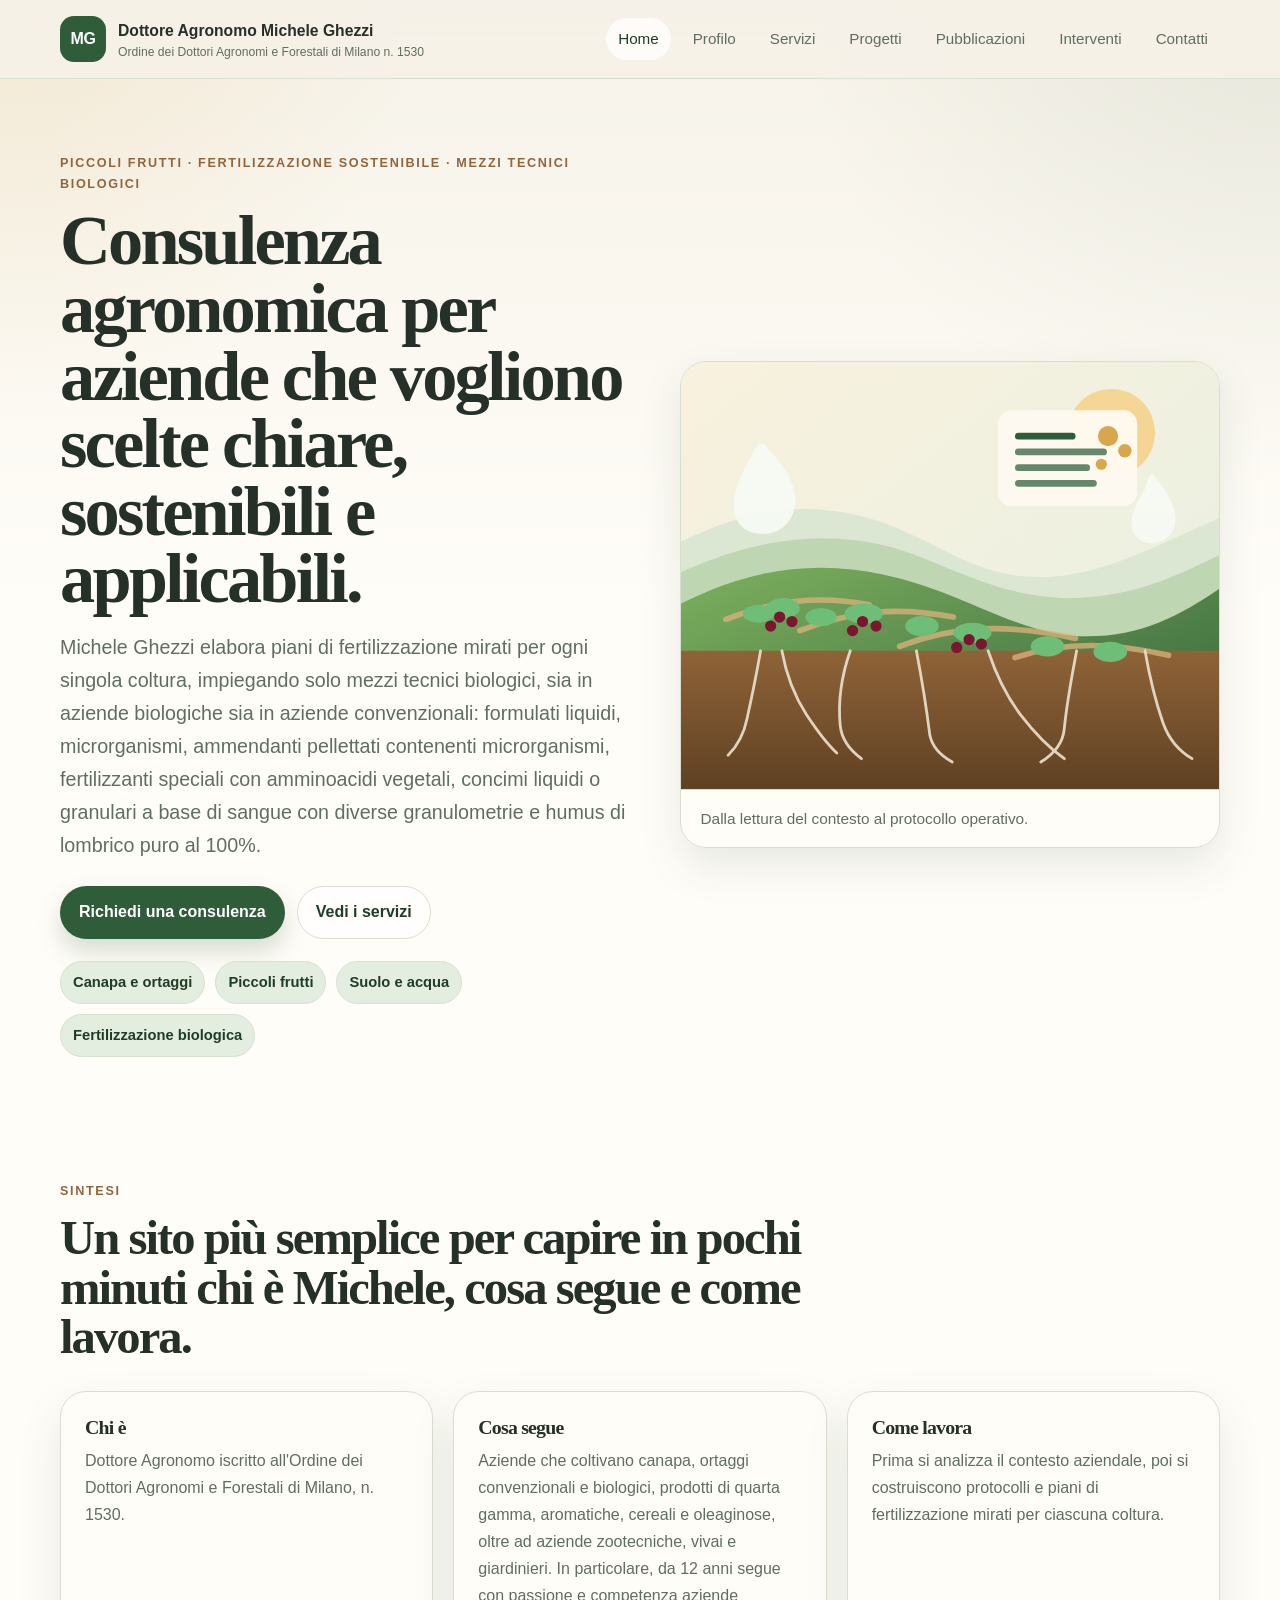
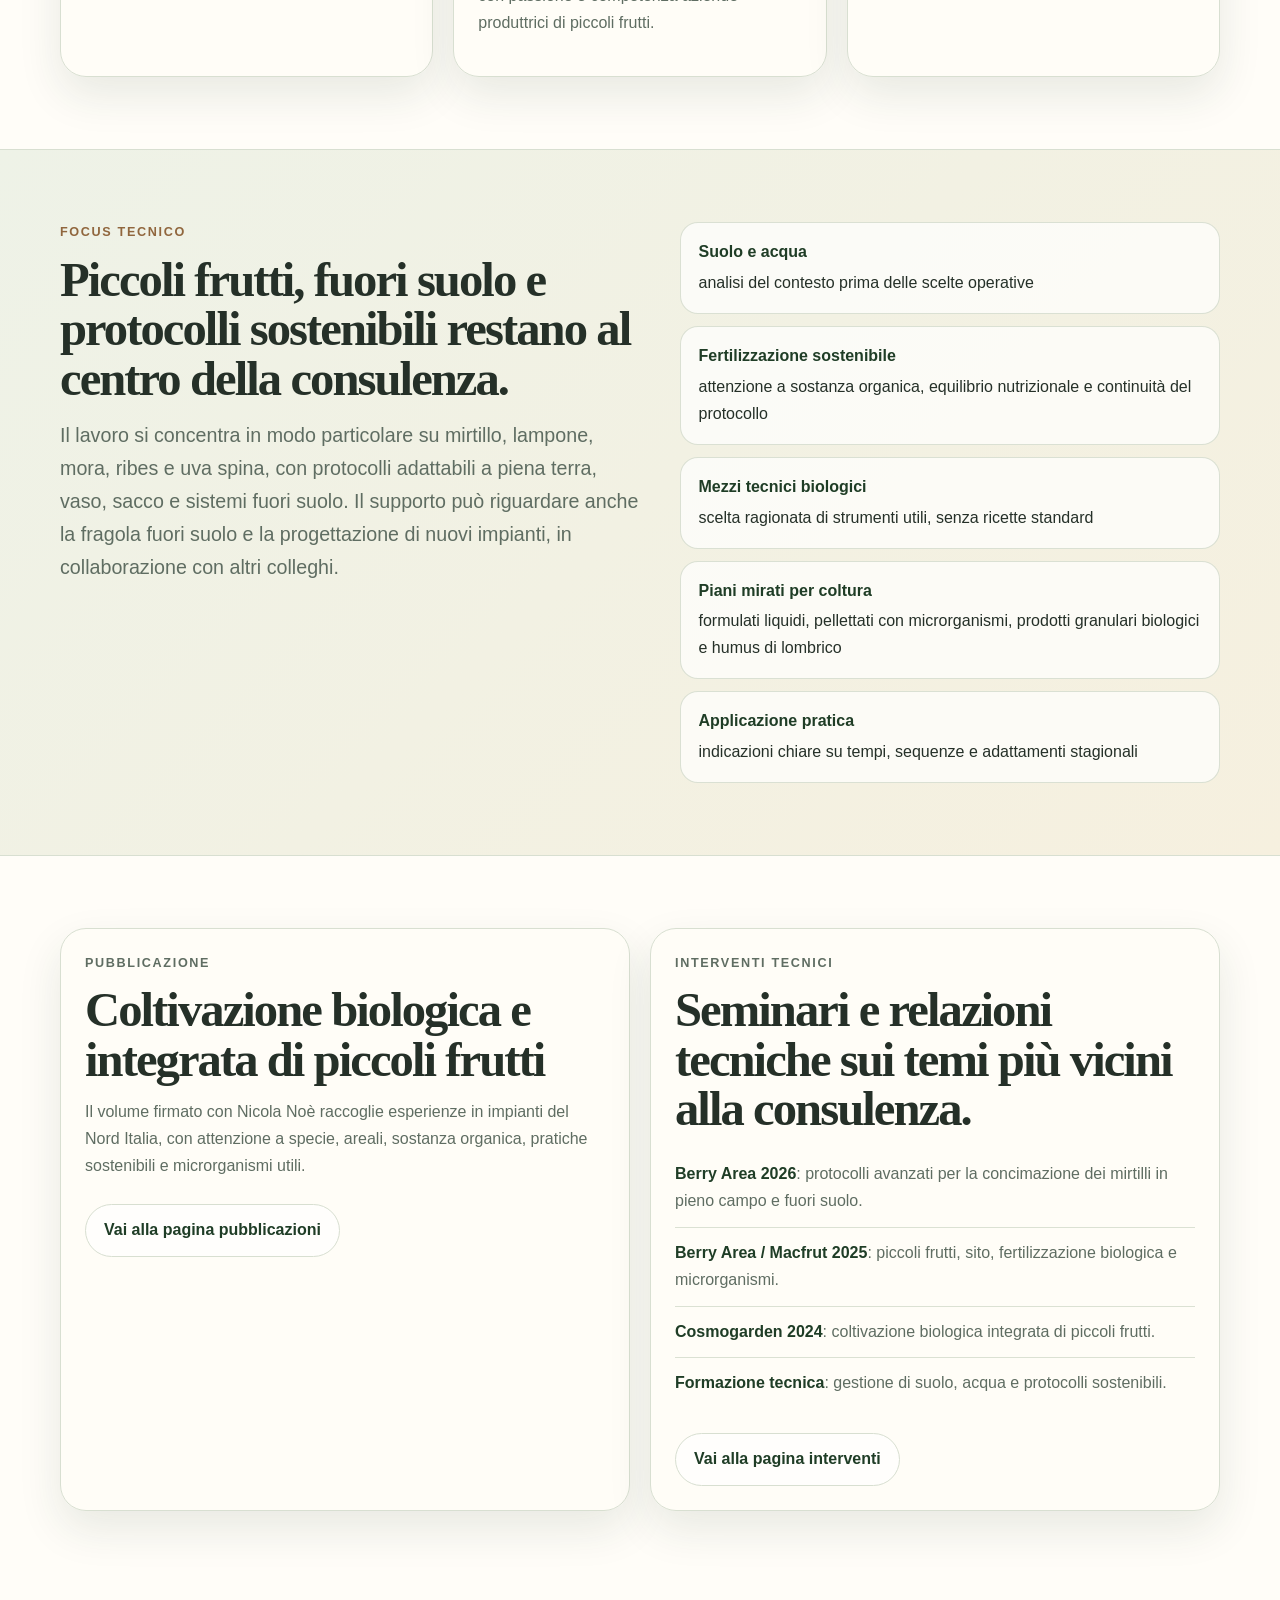
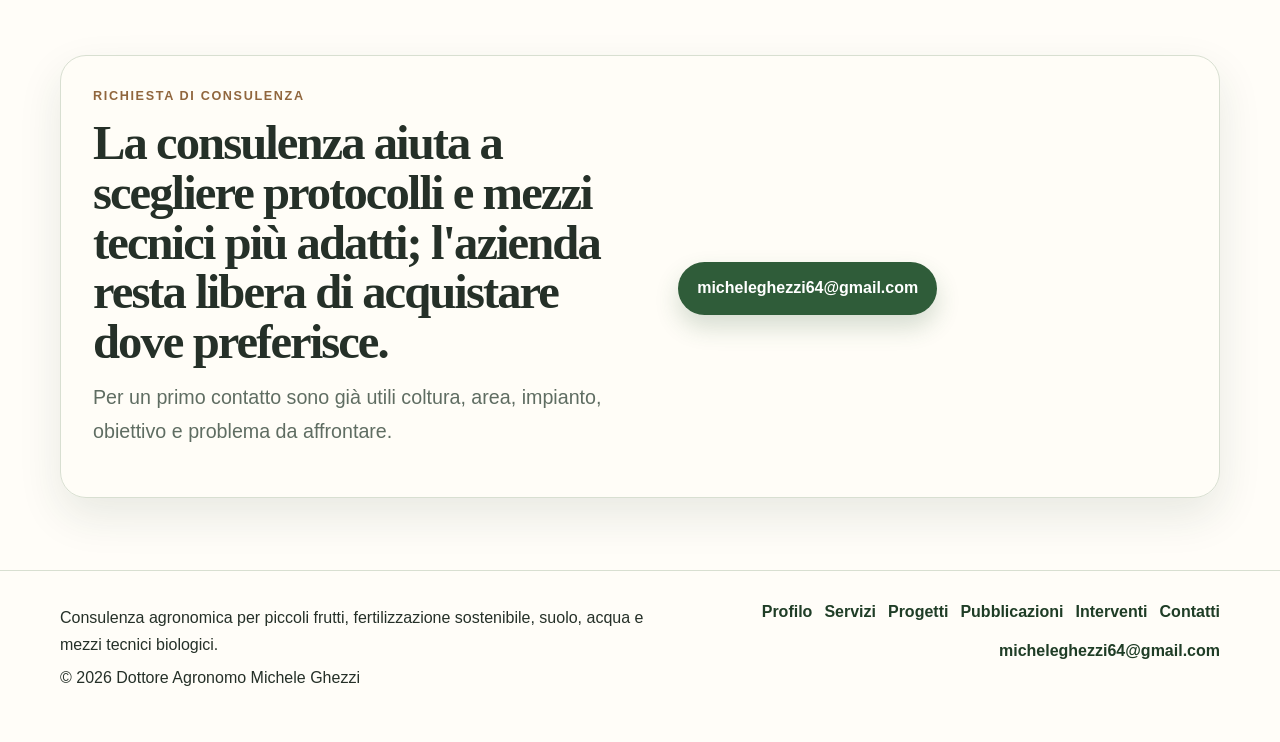
==== commit e66d9dbd: "Remove extra word from homepage heading" ====
--- a/index.html
+++ b/index.html
@@ -97,7 +97,7 @@
       <div class="container hero-layout">
         <div>
           <p class="eyebrow">Piccoli frutti · fertilizzazione sostenibile · mezzi tecnici biologici</p>
-          <h1>Consulenza agronomica per aziende che vogliono scelte più chiare, sostenibili e applicabili.</h1>
+          <h1>Consulenza agronomica per aziende che vogliono scelte chiare, sostenibili e applicabili.</h1>
           <p class="lead">
             Michele Ghezzi elabora piani di fertilizzazione mirati per ogni singola coltura,
             impiegando solo mezzi tecnici biologici, sia in aziende biologiche sia in aziende convenzionali:
